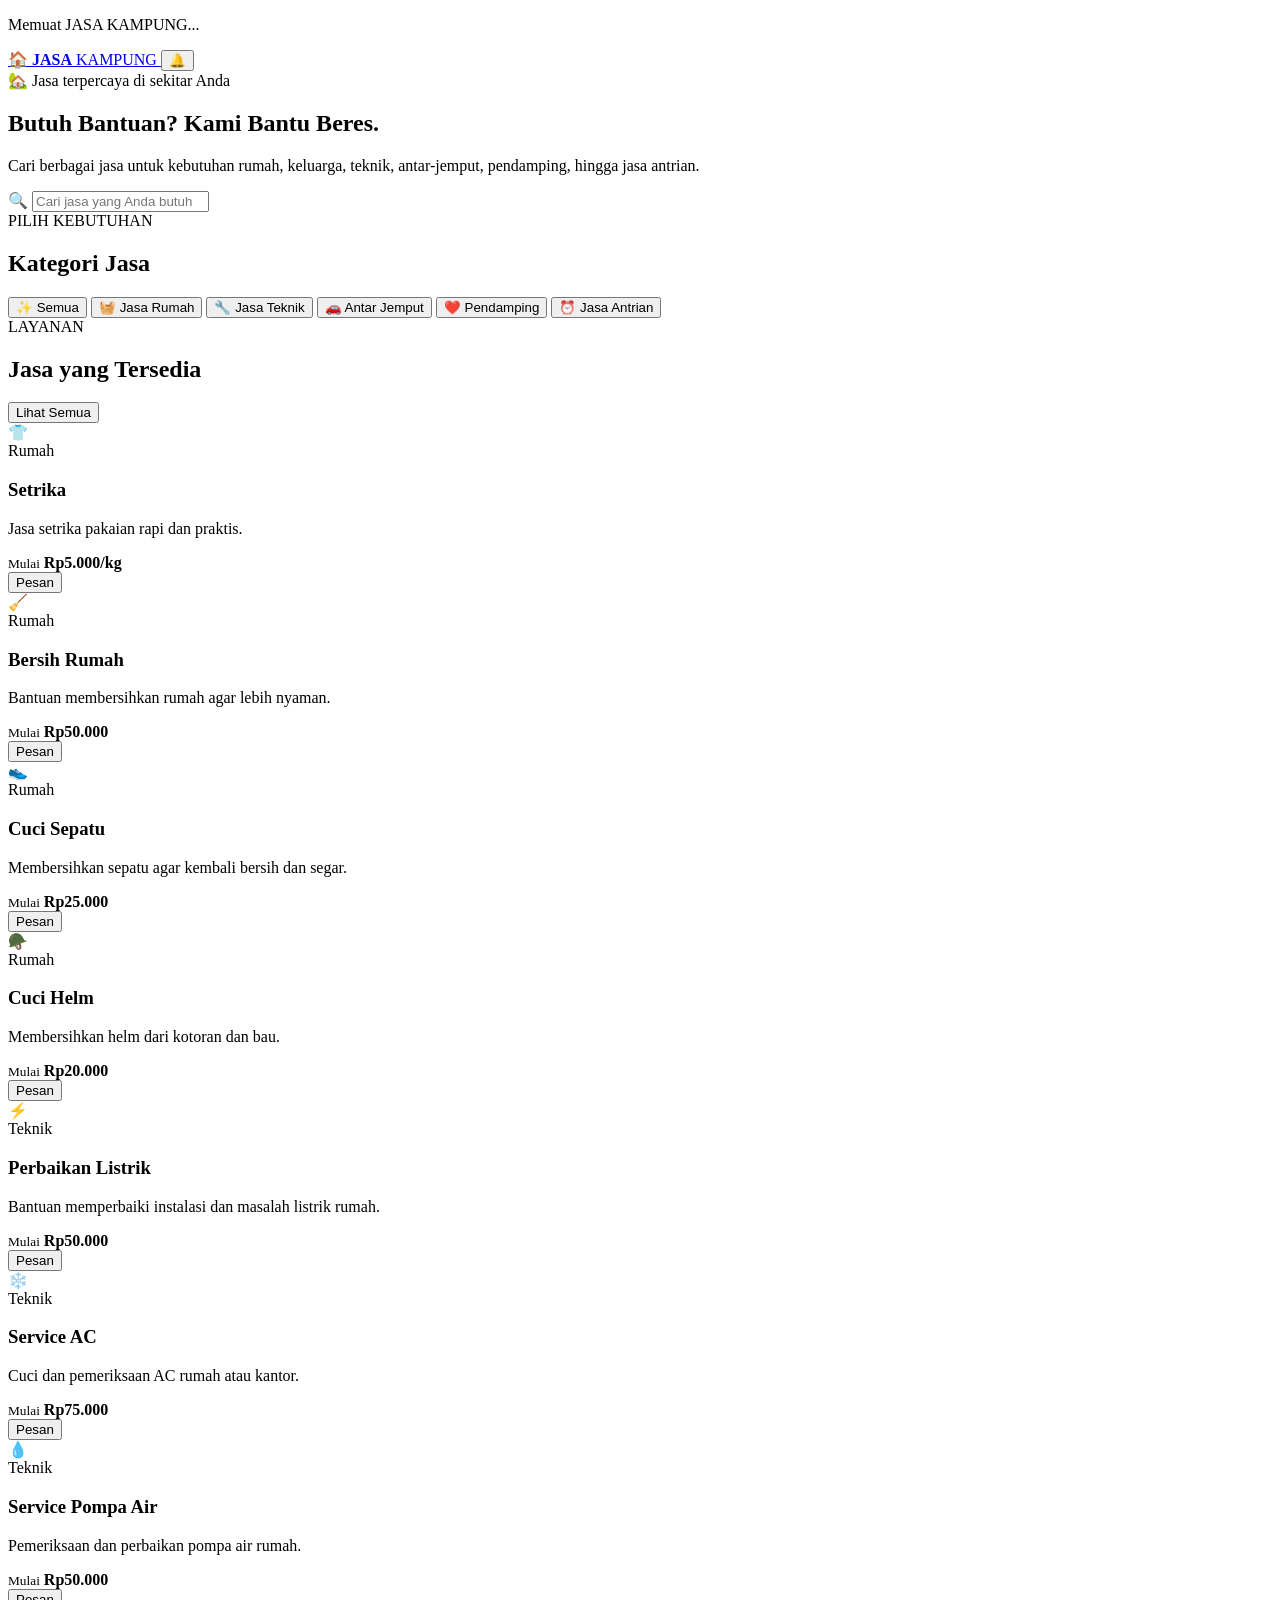
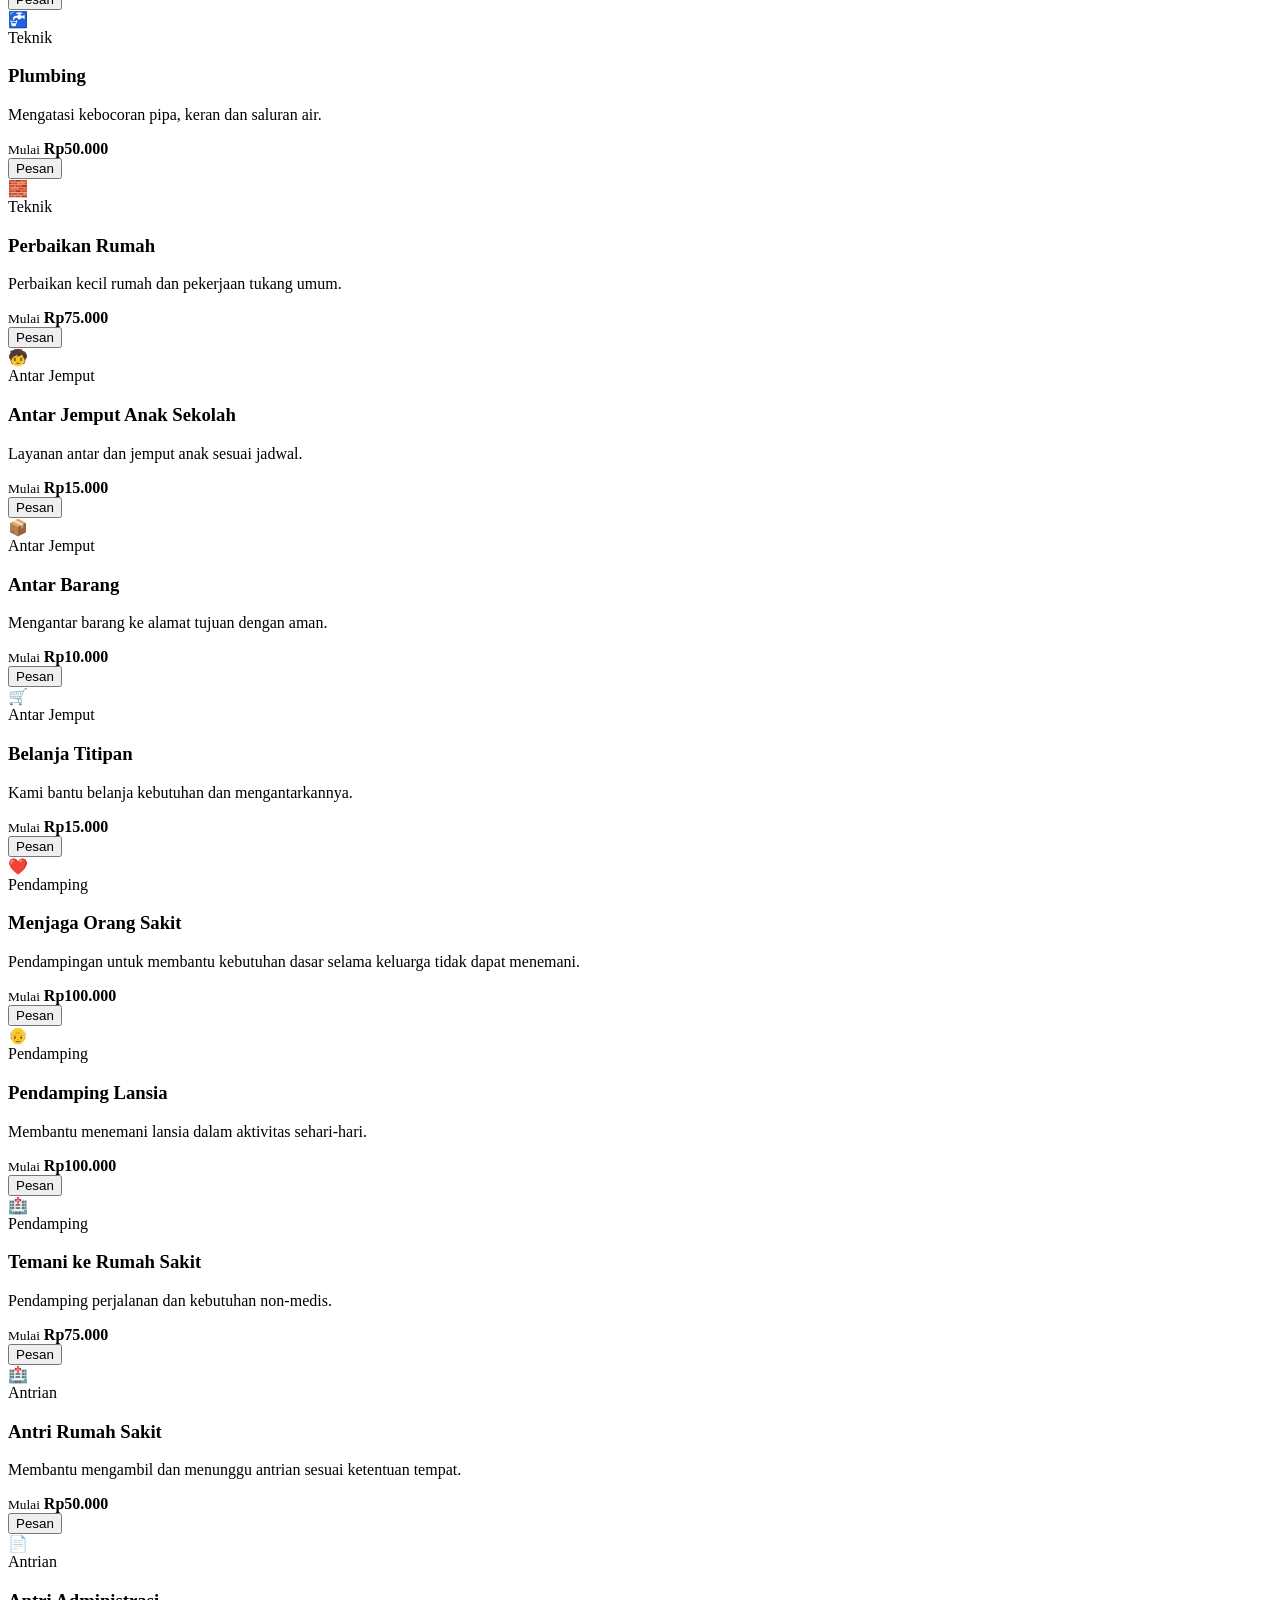
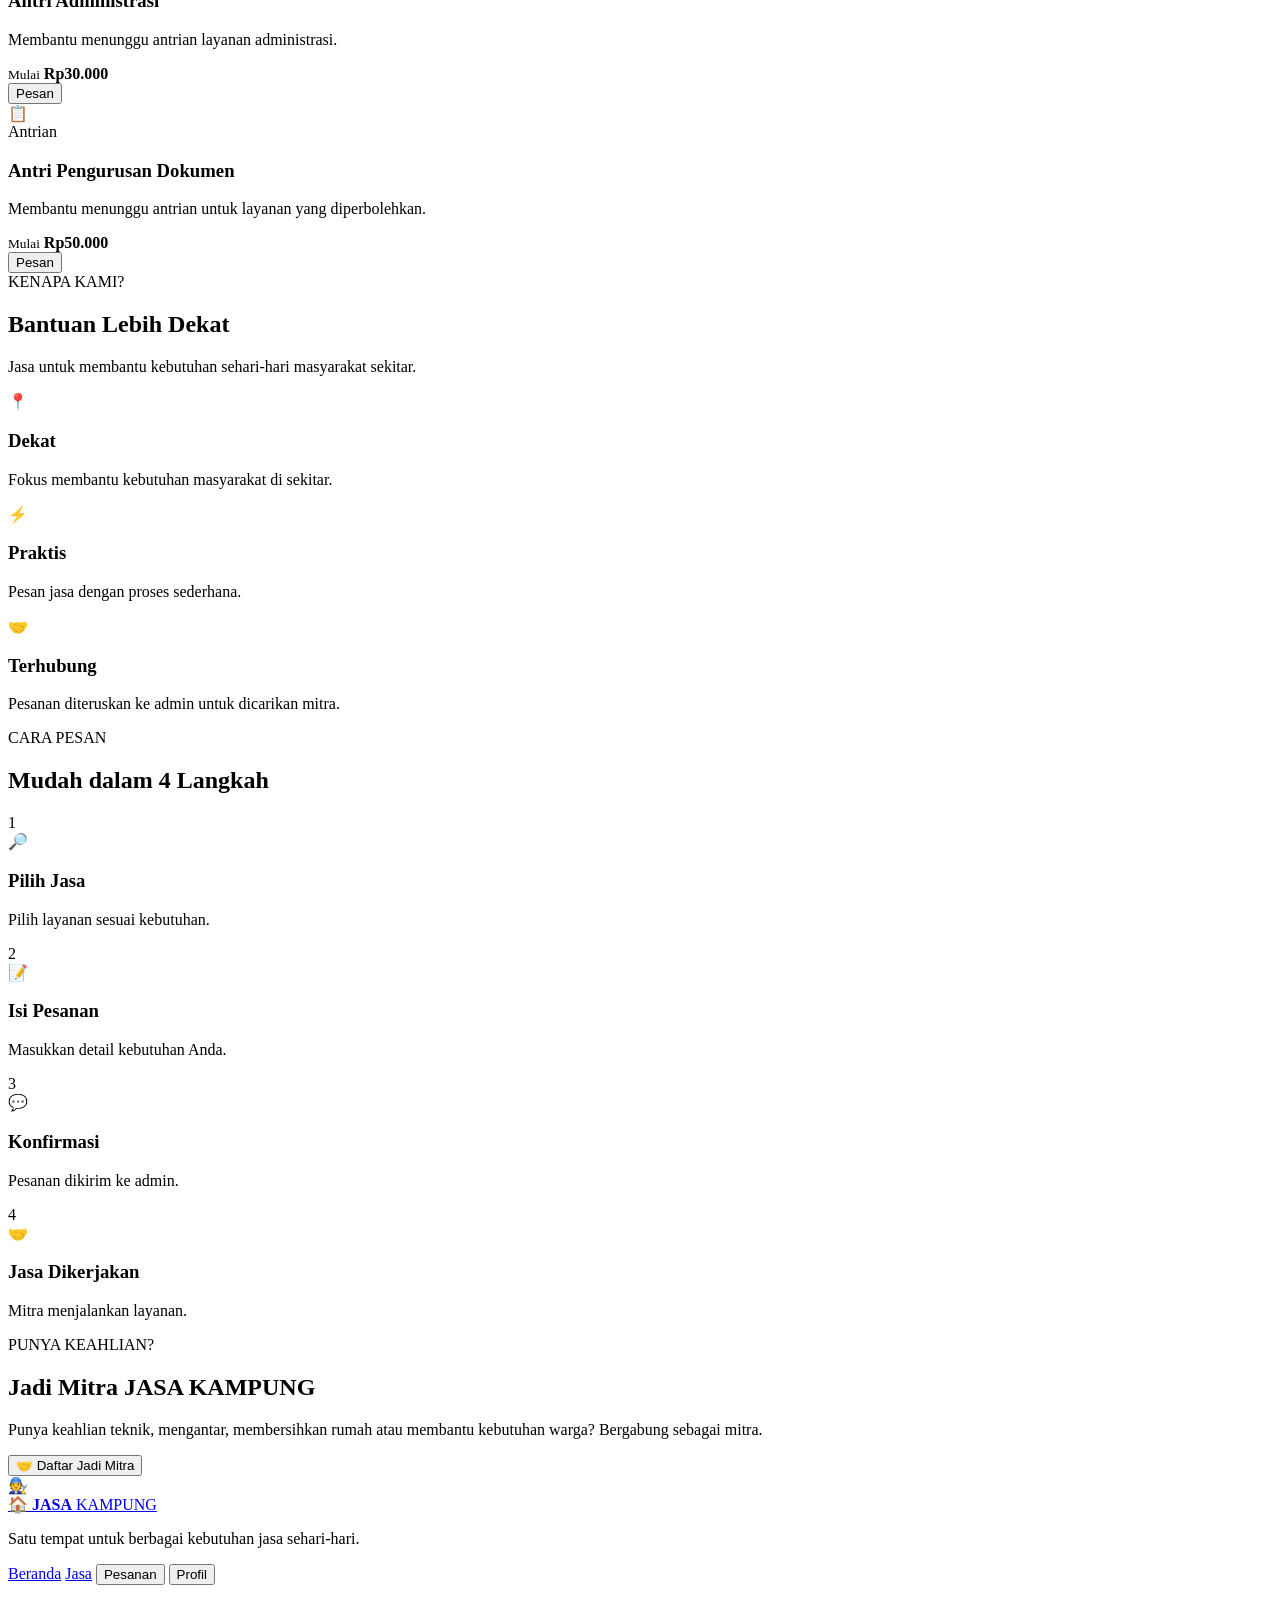
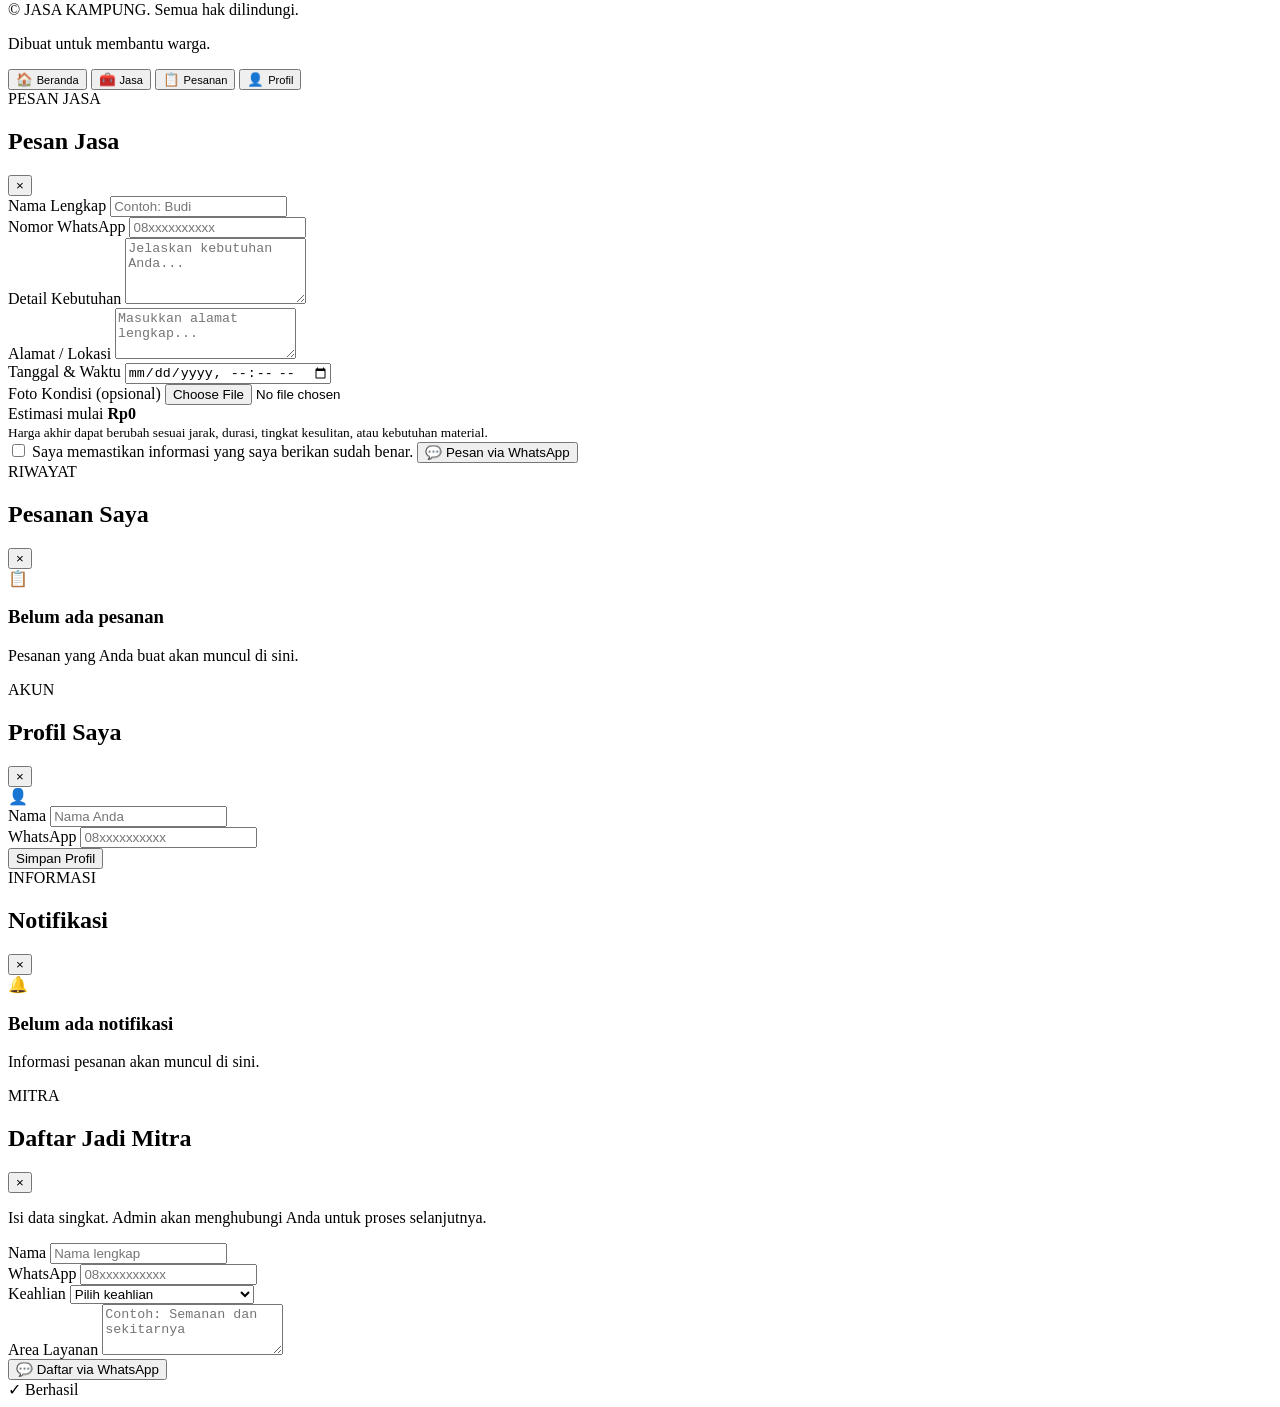
==== index.html @ 30d583cf "Create index.html" ====
<!DOCTYPE html>
<html lang="id">
<head>
    <meta charset="UTF-8">

    <meta
        name="viewport"
        content="width=device-width, initial-scale=1.0, maximum-scale=1.0"
    >

    <meta
        name="description"
        content="JASA KAMPUNG - Temukan jasa terpercaya di sekitar Anda."
    >

    <meta name="theme-color" content="#FF6B00">

    <title>JASA KAMPUNG — Semua Jasa, Lebih Mudah</title>

    <link rel="stylesheet" href="style.css">
</head>

<body>

<!-- =====================================================
     LOADING
===================================================== -->
<div id="pageLoader" class="page-loader">
    <div class="loader-spinner"></div>
    <p>Memuat JASA KAMPUNG...</p>
</div>


<!-- =====================================================
     HEADER
===================================================== -->
<header class="header" id="header">

    <div class="container header-inner">

        <a href="#home" class="logo">
            <span class="logo-icon">🏠</span>

            <span class="logo-text">
                <strong>JASA</strong>
                <span>KAMPUNG</span>
            </span>
        </a>

        <button
            type="button"
            class="notification-btn"
            id="notificationBtn"
            aria-label="Notifikasi"
        >
            🔔
            <span
                class="notification-badge"
                id="notificationBadge"
                hidden
            >0</span>
        </button>

    </div>

</header>


<!-- =====================================================
     MAIN
===================================================== -->
<main id="home">


<!-- =====================================================
     HERO
===================================================== -->
<section class="hero">

    <div class="container hero-content">

        <span class="hero-badge">
            🏡 Jasa terpercaya di sekitar Anda
        </span>

        <h1>
            Butuh Bantuan?
            <span>Kami Bantu Beres.</span>
        </h1>

        <p>
            Cari berbagai jasa untuk kebutuhan rumah,
            keluarga, teknik, antar-jemput, pendamping,
            hingga jasa antrian.
        </p>


        <!-- SEARCH -->
        <div class="search-box">

            <span class="search-icon">🔍</span>

            <input
                type="search"
                id="serviceSearch"
                placeholder="Cari jasa yang Anda butuhkan..."
                autocomplete="off"
            >

            <button
                type="button"
                id="clearSearch"
                class="clear-search"
                aria-label="Hapus pencarian"
                hidden
            >
                ×
            </button>

        </div>

    </div>

</section>


<!-- =====================================================
     CATEGORY
===================================================== -->
<section class="categories-section">

    <div class="container">

        <div class="section-heading">

            <div>
                <span class="section-label">PILIH KEBUTUHAN</span>

                <h2>Kategori Jasa</h2>
            </div>

        </div>


        <div class="category-list" id="categoryList">

            <button
                type="button"
                class="category-item active"
                data-category="Semua"
            >
                <span class="category-icon">✨</span>
                <span>Semua</span>
            </button>


            <button
                type="button"
                class="category-item"
                data-category="Rumah"
            >
                <span class="category-icon">🧺</span>
                <span>Jasa Rumah</span>
            </button>


            <button
                type="button"
                class="category-item"
                data-category="Teknik"
            >
                <span class="category-icon">🔧</span>
                <span>Jasa Teknik</span>
            </button>


            <button
                type="button"
                class="category-item"
                data-category="Antar Jemput"
            >
                <span class="category-icon">🚗</span>
                <span>Antar Jemput</span>
            </button>


            <button
                type="button"
                class="category-item"
                data-category="Pendamping"
            >
                <span class="category-icon">❤️</span>
                <span>Pendamping</span>
            </button>


            <button
                type="button"
                class="category-item"
                data-category="Antrian"
            >
                <span class="category-icon">⏰</span>
                <span>Jasa Antrian</span>
            </button>

        </div>

    </div>

</section>


<!-- =====================================================
     SERVICES
===================================================== -->
<section class="services-section" id="services">

    <div class="container">

        <div class="section-heading">

            <div>
                <span class="section-label">LAYANAN</span>
                <h2>Jasa yang Tersedia</h2>
            </div>

            <button
                type="button"
                class="text-button"
                id="showAllServices"
            >
                Lihat Semua
            </button>

        </div>


        <!-- SERVICE LIST -->
        <div
            class="service-grid"
            id="serviceList"
        >


            <!-- =========================
                 JASA RUMAH
            ========================== -->

            <article
                class="service-card"
                data-category="Rumah"
                data-name="Setrika"
                data-price="5000"
            >

                <div class="service-card-top">
                    <div class="service-icon">👕</div>

                    <span class="service-category">
                        Rumah
                    </span>
                </div>

                <h3>Setrika</h3>

                <p>
                    Jasa setrika pakaian rapi
                    dan praktis.
                </p>

                <div class="service-card-bottom">

                    <div class="service-price">
                        <small>Mulai</small>
                        <strong>Rp5.000/kg</strong>
                    </div>

                    <button
                        type="button"
                        class="book-button"
                        data-book-service
                        data-service-name="Setrika"
                        data-service-price="5000"
                    >
                        Pesan
                    </button>

                </div>

            </article>


            <article
                class="service-card"
                data-category="Rumah"
                data-name="Bersih Rumah"
                data-price="50000"
            >

                <div class="service-card-top">
                    <div class="service-icon">🧹</div>

                    <span class="service-category">
                        Rumah
                    </span>
                </div>

                <h3>Bersih Rumah</h3>

                <p>
                    Bantuan membersihkan rumah
                    agar lebih nyaman.
                </p>

                <div class="service-card-bottom">

                    <div class="service-price">
                        <small>Mulai</small>
                        <strong>Rp50.000</strong>
                    </div>

                    <button
                        type="button"
                        class="book-button"
                        data-book-service
                        data-service-name="Bersih Rumah"
                        data-service-price="50000"
                    >
                        Pesan
                    </button>

                </div>

            </article>


            <article
                class="service-card"
                data-category="Rumah"
                data-name="Cuci Sepatu"
                data-price="25000"
            >

                <div class="service-card-top">
                    <div class="service-icon">👟</div>

                    <span class="service-category">
                        Rumah
                    </span>
                </div>

                <h3>Cuci Sepatu</h3>

                <p>
                    Membersihkan sepatu agar
                    kembali bersih dan segar.
                </p>

                <div class="service-card-bottom">

                    <div class="service-price">
                        <small>Mulai</small>
                        <strong>Rp25.000</strong>
                    </div>

                    <button
                        type="button"
                        class="book-button"
                        data-book-service
                        data-service-name="Cuci Sepatu"
                        data-service-price="25000"
                    >
                        Pesan
                    </button>

                </div>

            </article>


            <article
                class="service-card"
                data-category="Rumah"
                data-name="Cuci Helm"
                data-price="20000"
            >

                <div class="service-card-top">
                    <div class="service-icon">🪖</div>

                    <span class="service-category">
                        Rumah
                    </span>
                </div>

                <h3>Cuci Helm</h3>

                <p>
                    Membersihkan helm dari kotoran
                    dan bau.
                </p>

                <div class="service-card-bottom">

                    <div class="service-price">
                        <small>Mulai</small>
                        <strong>Rp20.000</strong>
                    </div>

                    <button
                        type="button"
                        class="book-button"
                        data-book-service
                        data-service-name="Cuci Helm"
                        data-service-price="20000"
                    >
                        Pesan
                    </button>

                </div>

            </article>


            <!-- =========================
                 JASA TEKNIK
            ========================== -->

            <article
                class="service-card"
                data-category="Teknik"
                data-name="Perbaikan Listrik"
                data-price="50000"
            >

                <div class="service-card-top">
                    <div class="service-icon">⚡</div>

                    <span class="service-category">
                        Teknik
                    </span>
                </div>

                <h3>Perbaikan Listrik</h3>

                <p>
                    Bantuan memperbaiki instalasi
                    dan masalah listrik rumah.
                </p>

                <div class="service-card-bottom">

                    <div class="service-price">
                        <small>Mulai</small>
                        <strong>Rp50.000</strong>
                    </div>

                    <button
                        type="button"
                        class="book-button"
                        data-book-service
                        data-service-name="Perbaikan Listrik"
                        data-service-price="50000"
                    >
                        Pesan
                    </button>

                </div>

            </article>


            <article
                class="service-card"
                data-category="Teknik"
                data-name="Service AC"
                data-price="75000"
            >

                <div class="service-card-top">
                    <div class="service-icon">❄️</div>

                    <span class="service-category">
                        Teknik
                    </span>
                </div>

                <h3>Service AC</h3>

                <p>
                    Cuci dan pemeriksaan AC
                    rumah atau kantor.
                </p>

                <div class="service-card-bottom">

                    <div class="service-price">
                        <small>Mulai</small>
                        <strong>Rp75.000</strong>
                    </div>

                    <button
                        type="button"
                        class="book-button"
                        data-book-service
                        data-service-name="Service AC"
                        data-service-price="75000"
                    >
                        Pesan
                    </button>

                </div>

            </article>


            <article
                class="service-card"
                data-category="Teknik"
                data-name="Service Pompa Air"
                data-price="50000"
            >

                <div class="service-card-top">
                    <div class="service-icon">💧</div>

                    <span class="service-category">
                        Teknik
                    </span>
                </div>

                <h3>Service Pompa Air</h3>

                <p>
                    Pemeriksaan dan perbaikan
                    pompa air rumah.
                </p>

                <div class="service-card-bottom">

                    <div class="service-price">
                        <small>Mulai</small>
                        <strong>Rp50.000</strong>
                    </div>

                    <button
                        type="button"
                        class="book-button"
                        data-book-service
                        data-service-name="Service Pompa Air"
                        data-service-price="50000"
                    >
                        Pesan
                    </button>

                </div>

            </article>


            <article
                class="service-card"
                data-category="Teknik"
                data-name="Plumbing"
                data-price="50000"
            >

                <div class="service-card-top">
                    <div class="service-icon">🚰</div>

                    <span class="service-category">
                        Teknik
                    </span>
                </div>

                <h3>Plumbing</h3>

                <p>
                    Mengatasi kebocoran pipa,
                    keran dan saluran air.
                </p>

                <div class="service-card-bottom">

                    <div class="service-price">
                        <small>Mulai</small>
                        <strong>Rp50.000</strong>
                    </div>

                    <button
                        type="button"
                        class="book-button"
                        data-book-service
                        data-service-name="Plumbing"
                        data-service-price="50000"
                    >
                        Pesan
                    </button>

                </div>

            </article>


            <article
                class="service-card"
                data-category="Teknik"
                data-name="Perbaikan Rumah"
                data-price="75000"
            >

                <div class="service-card-top">
                    <div class="service-icon">🧱</div>

                    <span class="service-category">
                        Teknik
                    </span>
                </div>

                <h3>Perbaikan Rumah</h3>

                <p>
                    Perbaikan kecil rumah dan
                    pekerjaan tukang umum.
                </p>

                <div class="service-card-bottom">

                    <div class="service-price">
                        <small>Mulai</small>
                        <strong>Rp75.000</strong>
                    </div>

                    <button
                        type="button"
                        class="book-button"
                        data-book-service
                        data-service-name="Perbaikan Rumah"
                        data-service-price="75000"
                    >
                        Pesan
                    </button>

                </div>

            </article>


            <!-- =========================
                 ANTAR JEMPUT
            ========================== -->

            <article
                class="service-card"
                data-category="Antar Jemput"
                data-name="Antar Jemput Anak Sekolah"
                data-price="15000"
            >

                <div class="service-card-top">
                    <div class="service-icon">🧒</div>

                    <span class="service-category">
                        Antar Jemput
                    </span>
                </div>

                <h3>Antar Jemput Anak Sekolah</h3>

                <p>
                    Layanan antar dan jemput
                    anak sesuai jadwal.
                </p>

                <div class="service-card-bottom">

                    <div class="service-price">
                        <small>Mulai</small>
                        <strong>Rp15.000</strong>
                    </div>

                    <button
                        type="button"
                        class="book-button"
                        data-book-service
                        data-service-name="Antar Jemput Anak Sekolah"
                        data-service-price="15000"
                    >
                        Pesan
                    </button>

                </div>

            </article>


            <article
                class="service-card"
                data-category="Antar Jemput"
                data-name="Antar Barang"
                data-price="10000"
            >

                <div class="service-card-top">
                    <div class="service-icon">📦</div>

                    <span class="service-category">
                        Antar Jemput
                    </span>
                </div>

                <h3>Antar Barang</h3>

                <p>
                    Mengantar barang ke alamat
                    tujuan dengan aman.
                </p>

                <div class="service-card-bottom">

                    <div class="service-price">
                        <small>Mulai</small>
                        <strong>Rp10.000</strong>
                    </div>

                    <button
                        type="button"
                        class="book-button"
                        data-book-service
                        data-service-name="Antar Barang"
                        data-service-price="10000"
                    >
                        Pesan
                    </button>

                </div>

            </article>


            <article
                class="service-card"
                data-category="Antar Jemput"
                data-name="Belanja Titipan"
                data-price="15000"
            >

                <div class="service-card-top">
                    <div class="service-icon">🛒</div>

                    <span class="service-category">
                        Antar Jemput
                    </span>
                </div>

                <h3>Belanja Titipan</h3>

                <p>
                    Kami bantu belanja kebutuhan
                    dan mengantarkannya.
                </p>

                <div class="service-card-bottom">

                    <div class="service-price">
                        <small>Mulai</small>
                        <strong>Rp15.000</strong>
                    </div>

                    <button
                        type="button"
                        class="book-button"
                        data-book-service
                        data-service-name="Belanja Titipan"
                        data-service-price="15000"
                    >
                        Pesan
                    </button>

                </div>

            </article>


            <!-- =========================
                 PENDAMPING
            ========================== -->

            <article
                class="service-card"
                data-category="Pendamping"
                data-name="Menjaga Orang Sakit"
                data-price="100000"
            >

                <div class="service-card-top">
                    <div class="service-icon">❤️</div>

                    <span class="service-category">
                        Pendamping
                    </span>
                </div>

                <h3>Menjaga Orang Sakit</h3>

                <p>
                    Pendampingan untuk membantu
                    kebutuhan dasar selama keluarga
                    tidak dapat menemani.
                </p>

                <div class="service-card-bottom">

                    <div class="service-price">
                        <small>Mulai</small>
                        <strong>Rp100.000</strong>
                    </div>

                    <button
                        type="button"
                        class="book-button"
                        data-book-service
                        data-service-name="Menjaga Orang Sakit"
                        data-service-price="100000"
                    >
                        Pesan
                    </button>

                </div>

            </article>


            <article
                class="service-card"
                data-category="Pendamping"
                data-name="Pendamping Lansia"
                data-price="100000"
            >

                <div class="service-card-top">
                    <div class="service-icon">👴</div>

                    <span class="service-category">
                        Pendamping
                    </span>
                </div>

                <h3>Pendamping Lansia</h3>

                <p>
                    Membantu menemani lansia
                    dalam aktivitas sehari-hari.
                </p>

                <div class="service-card-bottom">

                    <div class="service-price">
                        <small>Mulai</small>
                        <strong>Rp100.000</strong>
                    </div>

                    <button
                        type="button"
                        class="book-button"
                        data-book-service
                        data-service-name="Pendamping Lansia"
                        data-service-price="100000"
                    >
                        Pesan
                    </button>

                </div>

            </article>


            <article
                class="service-card"
                data-category="Pendamping"
                data-name="Temani ke Rumah Sakit"
                data-price="75000"
            >

                <div class="service-card-top">
                    <div class="service-icon">🏥</div>

                    <span class="service-category">
                        Pendamping
                    </span>
                </div>

                <h3>Temani ke Rumah Sakit</h3>

                <p>
                    Pendamping perjalanan dan
                    kebutuhan non-medis.
                </p>

                <div class="service-card-bottom">

                    <div class="service-price">
                        <small>Mulai</small>
                        <strong>Rp75.000</strong>
                    </div>

                    <button
                        type="button"
                        class="book-button"
                        data-book-service
                        data-service-name="Temani ke Rumah Sakit"
                        data-service-price="75000"
                    >
                        Pesan
                    </button>

                </div>

            </article>


            <!-- =========================
                 JASA ANTRIAN
            ========================== -->

            <article
                class="service-card"
                data-category="Antrian"
                data-name="Antri Rumah Sakit"
                data-price="50000"
            >

                <div class="service-card-top">
                    <div class="service-icon">🏥</div>

                    <span class="service-category">
                        Antrian
                    </span>
                </div>

                <h3>Antri Rumah Sakit</h3>

                <p>
                    Membantu mengambil dan menunggu
                    antrian sesuai ketentuan tempat.
                </p>

                <div class="service-card-bottom">

                    <div class="service-price">
                        <small>Mulai</small>
                        <strong>Rp50.000</strong>
                    </div>

                    <button
                        type="button"
                        class="book-button"
                        data-book-service
                        data-service-name="Antri Rumah Sakit"
                        data-service-price="50000"
                    >
                        Pesan
                    </button>

                </div>

            </article>


            <article
                class="service-card"
                data-category="Antrian"
                data-name="Antri Administrasi"
                data-price="30000"
            >

                <div class="service-card-top">
                    <div class="service-icon">📄</div>

                    <span class="service-category">
                        Antrian
                    </span>
                </div>

                <h3>Antri Administrasi</h3>

                <p>
                    Membantu menunggu antrian
                    layanan administrasi.
                </p>

                <div class="service-card-bottom">

                    <div class="service-price">
                        <small>Mulai</small>
                        <strong>Rp30.000</strong>
                    </div>

                    <button
                        type="button"
                        class="book-button"
                        data-book-service
                        data-service-name="Antri Administrasi"
                        data-service-price="30000"
                    >
                        Pesan
                    </button>

                </div>

            </article>


            <article
                class="service-card"
                data-category="Antrian"
                data-name="Antri Pengurusan Dokumen"
                data-price="50000"
            >

                <div class="service-card-top">
                    <div class="service-icon">📋</div>

                    <span class="service-category">
                        Antrian
                    </span>
                </div>

                <h3>Antri Pengurusan Dokumen</h3>

                <p>
                    Membantu menunggu antrian
                    untuk layanan yang diperbolehkan.
                </p>

                <div class="service-card-bottom">

                    <div class="service-price">
                        <small>Mulai</small>
                        <strong>Rp50.000</strong>
                    </div>

                    <button
                        type="button"
                        class="book-button"
                        data-book-service
                        data-service-name="Antri Pengurusan Dokumen"
                        data-service-price="50000"
                    >
                        Pesan
                    </button>

                </div>

            </article>


        </div>


        <!-- EMPTY STATE -->
        <div
            class="empty-state"
            id="serviceEmptyState"
            hidden
        >
            <div class="empty-icon">🔍</div>

            <h3>Jasa tidak ditemukan</h3>

            <p>
                Coba gunakan kata pencarian lain
                atau pilih kategori berbeda.
            </p>
        </div>

    </div>

</section>


<!-- =====================================================
     WHY US
===================================================== -->
<section class="trust-section">

    <div class="container">

        <div class="section-heading centered">

            <span class="section-label">KENAPA KAMI?</span>

            <h2>Bantuan Lebih Dekat</h2>

            <p>
                Jasa untuk membantu kebutuhan
                sehari-hari masyarakat sekitar.
            </p>

        </div>


        <div class="trust-grid">

            <div class="trust-card">
                <div class="trust-icon">📍</div>
                <h3>Dekat</h3>
                <p>
                    Fokus membantu kebutuhan
                    masyarakat di sekitar.
                </p>
            </div>


            <div class="trust-card">
                <div class="trust-icon">⚡</div>
                <h3>Praktis</h3>
                <p>
                    Pesan jasa dengan proses
                    sederhana.
                </p>
            </div>


            <div class="trust-card">
                <div class="trust-icon">🤝</div>
                <h3>Terhubung</h3>
                <p>
                    Pesanan diteruskan ke admin
                    untuk dicarikan mitra.
                </p>
            </div>

        </div>

    </div>

</section>


<!-- =====================================================
     HOW IT WORKS
===================================================== -->
<section class="how-section">

    <div class="container">

        <div class="section-heading centered">

            <span class="section-label">CARA PESAN</span>

            <h2>Mudah dalam 4 Langkah</h2>

        </div>


        <div class="steps-grid">

            <div class="step-card">
                <span class="step-number">1</span>
                <div class="step-icon">🔎</div>
                <h3>Pilih Jasa</h3>
                <p>
                    Pilih layanan sesuai kebutuhan.
                </p>
            </div>


            <div class="step-card">
                <span class="step-number">2</span>
                <div class="step-icon">📝</div>
                <h3>Isi Pesanan</h3>
                <p>
                    Masukkan detail kebutuhan Anda.
                </p>
            </div>


            <div class="step-card">
                <span class="step-number">3</span>
                <div class="step-icon">💬</div>
                <h3>Konfirmasi</h3>
                <p>
                    Pesanan dikirim ke admin.
                </p>
            </div>


            <div class="step-card">
                <span class="step-number">4</span>
                <div class="step-icon">🤝</div>
                <h3>Jasa Dikerjakan</h3>
                <p>
                    Mitra menjalankan layanan.
                </p>
            </div>

        </div>

    </div>

</section>


<!-- =====================================================
     JOIN PARTNER
===================================================== -->
<section class="partner-section">

    <div class="container">

        <div class="partner-card">

            <div class="partner-content">

                <span class="section-label">
                    PUNYA KEAHLIAN?
                </span>

                <h2>
                    Jadi Mitra JASA KAMPUNG
                </h2>

                <p>
                    Punya keahlian teknik, mengantar,
                    membersihkan rumah atau membantu
                    kebutuhan warga?
                    Bergabung sebagai mitra.
                </p>

                <button
                    type="button"
                    class="primary-button"
                    id="joinTechnicianBtn"
                >
                    🤝 Daftar Jadi Mitra
                </button>

            </div>

            <div class="partner-illustration">
                🧑‍🔧
            </div>

        </div>

    </div>

</section>


</main>


<!-- =====================================================
     FOOTER
===================================================== -->
<footer class="footer">

    <div class="container">

        <div class="footer-main">

            <div class="footer-brand">

                <a href="#home" class="logo">
                    <span class="logo-icon">🏠</span>

                    <span class="logo-text">
                        <strong>JASA</strong>
                        <span>KAMPUNG</span>
                    </span>
                </a>

                <p>
                    Satu tempat untuk berbagai
                    kebutuhan jasa sehari-hari.
                </p>

            </div>


            <div class="footer-links">

                <a href="#home">Beranda</a>
                <a href="#services">Jasa</a>

                <button
                    type="button"
                    id="footerOrderBtn"
                >
                    Pesanan
                </button>

                <button
                    type="button"
                    id="footerProfileBtn"
                >
                    Profil
                </button>

            </div>

        </div>


        <div class="footer-bottom">

            <p>
                © <span id="currentYear"></span>
                JASA KAMPUNG.
                Semua hak dilindungi.
            </p>

            <p>
                Dibuat untuk membantu warga.
            </p>

        </div>

    </div>

</footer>


<!-- =====================================================
     BOTTOM NAVIGATION
===================================================== -->
<nav class="bottom-nav" id="bottomNav">

    <button
        type="button"
        class="bottom-nav-item active"
        data-nav="home"
    >
        <span>🏠</span>
        <small>Beranda</small>
    </button>


    <button
        type="button"
        class="bottom-nav-item"
        data-nav="services"
    >
        <span>🧰</span>
        <small>Jasa</small>
    </button>


    <button
        type="button"
        class="bottom-nav-item"
        data-nav="orders"
    >
        <span>📋</span>
        <small>Pesanan</small>
    </button>


    <button
        type="button"
        class="bottom-nav-item"
        data-nav="profile"
    >
        <span>👤</span>
        <small>Profil</small>
    </button>

</nav>


<!-- =====================================================
     BOOKING MODAL
===================================================== -->
<div
    class="modal"
    id="bookingModal"
    aria-hidden="true"
>

    <div class="modal-overlay" data-close-modal></div>

    <div class="modal-content">

        <div class="modal-header">

            <div>
                <span class="modal-label">
                    PESAN JASA
                </span>

                <h2 id="selectedServiceName">
                    Pesan Jasa
                </h2>
            </div>

            <button
                type="button"
                class="modal-close"
                data-close-modal
                aria-label="Tutup"
            >
                ×
            </button>

        </div>


        <form id="bookingForm">

            <input
                type="hidden"
                id="selectedService"
            >

            <input
                type="hidden"
                id="selectedServicePrice"
            >


            <!-- CUSTOMER -->
            <div class="form-group">

                <label for="customerName">
                    Nama Lengkap
                </label>

                <input
                    type="text"
                    id="customerName"
                    placeholder="Contoh: Budi"
                    required
                >

            </div>


            <div class="form-group">

                <label for="customerPhone">
                    Nomor WhatsApp
                </label>

                <input
                    type="tel"
                    id="customerPhone"
                    placeholder="08xxxxxxxxxx"
                    inputmode="tel"
                    required
                >

            </div>


            <!-- SPECIAL SERVICE INFO -->
            <div
                class="special-service-box"
                id="specialServiceInfo"
                hidden
            >
                <strong id="specialServiceTitle">
                    Informasi tambahan
                </strong>

                <p id="specialServiceDescription">
                    Isi detail kebutuhan Anda.
                </p>
            </div>


            <!-- PROBLEM -->
            <div class="form-group">

                <label for="problemDescription">
                    Detail Kebutuhan
                </label>

                <textarea
                    id="problemDescription"
                    rows="4"
                    placeholder="Jelaskan kebutuhan Anda..."
                    required
                ></textarea>

            </div>


            <!-- ADDRESS -->
            <div class="form-group">

                <label for="customerAddress">
                    Alamat / Lokasi
                </label>

                <textarea
                    id="customerAddress"
                    rows="3"
                    placeholder="Masukkan alamat lengkap..."
                    required
                ></textarea>

            </div>


            <!-- DATE -->
            <div class="form-group">

                <label for="scheduleDate">
                    Tanggal & Waktu
                </label>

                <input
                    type="datetime-local"
                    id="scheduleDate"
                    required
                >

            </div>


            <!-- PHOTO -->
            <div
                class="form-group"
                id="photoUploadGroup"
            >

                <label for="problemPhoto">
                    Foto Kondisi
                    <span>(opsional)</span>
                </label>

                <input
                    type="file"
                    id="problemPhoto"
                    accept="image/*"
                >

                <div
                    class="photo-preview"
                    id="photoPreview"
                    hidden
                >
                    <img
                        id="photoPreviewImage"
                        src=""
                        alt="Preview foto"
                    >
                </div>

            </div>


            <!-- PRICE -->
            <div class="price-preview">

                <div>
                    <span>Estimasi mulai</span>
                    <strong id="estimatedPrice">
                        Rp0
                    </strong>
                </div>

                <small>
                    Harga akhir dapat berubah sesuai
                    jarak, durasi, tingkat kesulitan,
                    atau kebutuhan material.
                </small>

            </div>


            <!-- AGREEMENT -->
            <label class="checkbox-label">

                <input
                    type="checkbox"
                    id="customerAgreement"
                    required
                >

                <span>
                    Saya memastikan informasi yang
                    saya berikan sudah benar.
                </span>

            </label>


            <button
                type="submit"
                class="primary-button full-width"
                id="submitBooking"
            >
                💬 Pesan via WhatsApp
            </button>

        </form>

    </div>

</div>


<!-- =====================================================
     ORDERS MODAL
===================================================== -->
<div
    class="modal"
    id="ordersModal"
    aria-hidden="true"
>

    <div class="modal-overlay" data-close-modal></div>

    <div class="modal-content">

        <div class="modal-header">

            <div>
                <span class="modal-label">
                    RIWAYAT
                </span>

                <h2>Pesanan Saya</h2>
            </div>

            <button
                type="button"
                class="modal-close"
                data-close-modal
                aria-label="Tutup"
            >
                ×
            </button>

        </div>


        <div
            class="orders-list"
            id="ordersList"
        ></div>


        <div
            class="empty-orders"
            id="emptyOrders"
        >

            <div>📋</div>

            <h3>Belum ada pesanan</h3>

            <p>
                Pesanan yang Anda buat akan
                muncul di sini.
            </p>

        </div>

    </div>

</div>


<!-- =====================================================
     PROFILE MODAL
===================================================== -->
<div
    class="modal"
    id="profileModal"
    aria-hidden="true"
>

    <div class="modal-overlay" data-close-modal></div>

    <div class="modal-content">

        <div class="modal-header">

            <div>
                <span class="modal-label">
                    AKUN
                </span>

                <h2>Profil Saya</h2>
            </div>

            <button
                type="button"
                class="modal-close"
                data-close-modal
                aria-label="Tutup"
            >
                ×
            </button>

        </div>


        <form id="profileForm">

            <div class="profile-avatar">
                👤
            </div>


            <div class="form-group">

                <label for="profileName">
                    Nama
                </label>

                <input
                    type="text"
                    id="profileName"
                    placeholder="Nama Anda"
                >

            </div>


            <div class="form-group">

                <label for="profilePhone">
                    WhatsApp
                </label>

                <input
                    type="tel"
                    id="profilePhone"
                    placeholder="08xxxxxxxxxx"
                >

            </div>


            <button
                type="submit"
                class="primary-button full-width"
            >
                Simpan Profil
            </button>

        </form>

    </div>

</div>


<!-- =====================================================
     NOTIFICATION MODAL
===================================================== -->
<div
    class="modal"
    id="notificationModal"
    aria-hidden="true"
>

    <div class="modal-overlay" data-close-modal></div>

    <div class="modal-content">

        <div class="modal-header">

            <div>
                <span class="modal-label">
                    INFORMASI
                </span>

                <h2>Notifikasi</h2>
            </div>

            <button
                type="button"
                class="modal-close"
                data-close-modal
                aria-label="Tutup"
            >
                ×
            </button>

        </div>


        <div
            class="notification-list"
            id="notificationList"
        >

            <div class="notification-empty">

                <div>🔔</div>

                <h3>Belum ada notifikasi</h3>

                <p>
                    Informasi pesanan akan muncul
                    di sini.
                </p>

            </div>

        </div>

    </div>

</div>


<!-- =====================================================
     PARTNER / MITRA MODAL
===================================================== -->
<div
    class="modal"
    id="technicianModal"
    aria-hidden="true"
>

    <div class="modal-overlay" data-close-modal></div>

    <div class="modal-content">

        <div class="modal-header">

            <div>
                <span class="modal-label">
                    MITRA
                </span>

                <h2>Daftar Jadi Mitra</h2>
            </div>

            <button
                type="button"
                class="modal-close"
                data-close-modal
                aria-label="Tutup"
            >
                ×
            </button>

        </div>


        <p class="modal-description">
            Isi data singkat. Admin akan menghubungi
            Anda untuk proses selanjutnya.
        </p>


        <form id="technicianForm">

            <div class="form-group">

                <label for="technicianName">
                    Nama
                </label>

                <input
                    type="text"
                    id="technicianName"
                    placeholder="Nama lengkap"
                    required
                >

            </div>


            <div class="form-group">

                <label for="technicianPhone">
                    WhatsApp
                </label>

                <input
                    type="tel"
                    id="technicianPhone"
                    placeholder="08xxxxxxxxxx"
                    required
                >

            </div>


            <div class="form-group">

                <label for="technicianCategory">
                    Keahlian
                </label>

                <select id="technicianCategory" required>

                    <option value="">
                        Pilih keahlian
                    </option>

                    <option value="Jasa Rumah">
                        Jasa Rumah
                    </option>

                    <option value="Listrik">
                        Listrik
                    </option>

                    <option value="AC">
                        Service AC
                    </option>

                    <option value="Pompa Air">
                        Pompa Air
                    </option>

                    <option value="Plumbing">
                        Plumbing
                    </option>

                    <option value="Tukang">
                        Tukang / Perbaikan Rumah
                    </option>

                    <option value="Antar Jemput">
                        Antar Jemput
                    </option>

                    <option value="Pendamping">
                        Pendamping
                    </option>

                    <option value="Jasa Antrian">
                        Jasa Antrian
                    </option>

                    <option value="Lainnya">
                        Lainnya
                    </option>

                </select>

            </div>


            <div class="form-group">

                <label for="technicianAddress">
                    Area Layanan
                </label>

                <textarea
                    id="technicianAddress"
                    rows="3"
                    placeholder="Contoh: Semanan dan sekitarnya"
                    required
                ></textarea>

            </div>


            <button
                type="submit"
                class="primary-button full-width"
            >
                💬 Daftar via WhatsApp
            </button>

        </form>

    </div>

</div>


<!-- =====================================================
     TOAST
===================================================== -->
<div
    class="toast"
    id="toast"
    role="status"
    aria-live="polite"
>

    <span id="toastIcon">✓</span>

    <span id="toastMessage">
        Berhasil
    </span>

</div>


<!-- =====================================================
     JAVASCRIPT
===================================================== -->
<script src="script.js"></script>

</body>
</html>
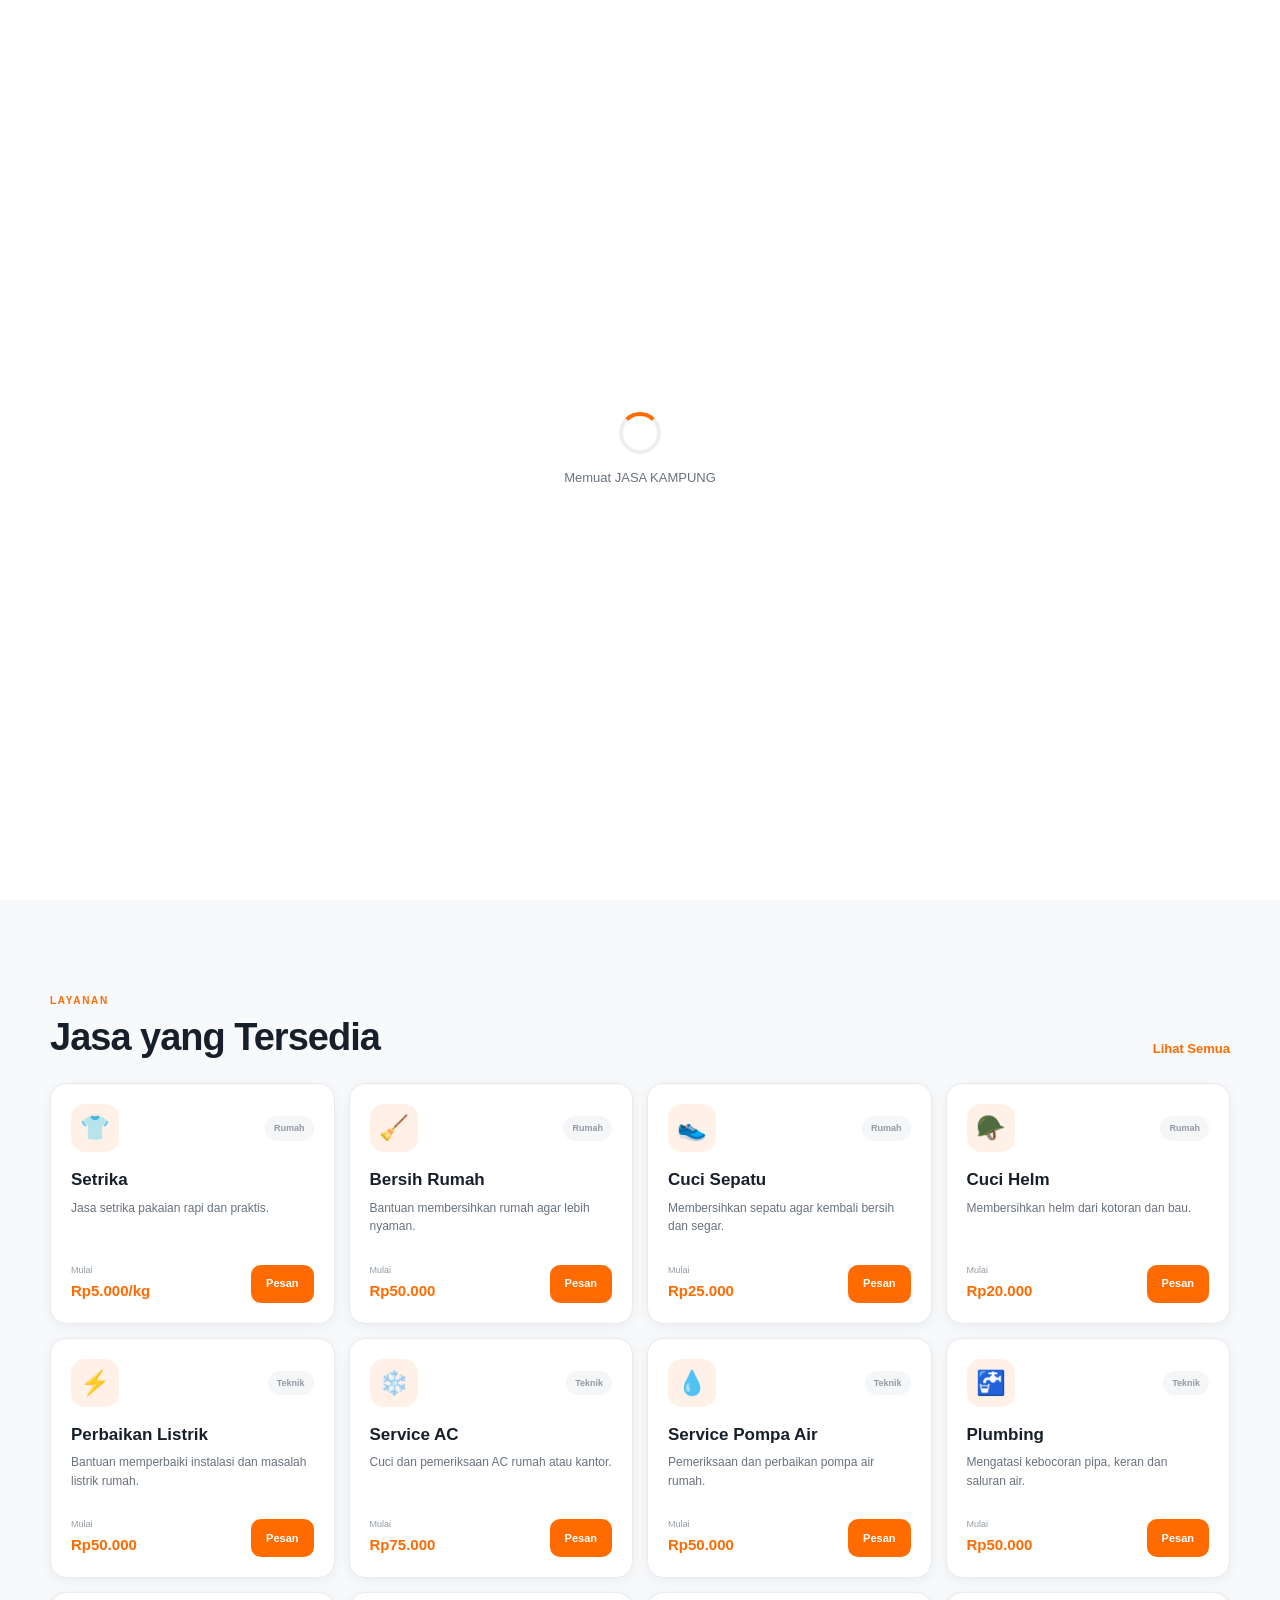
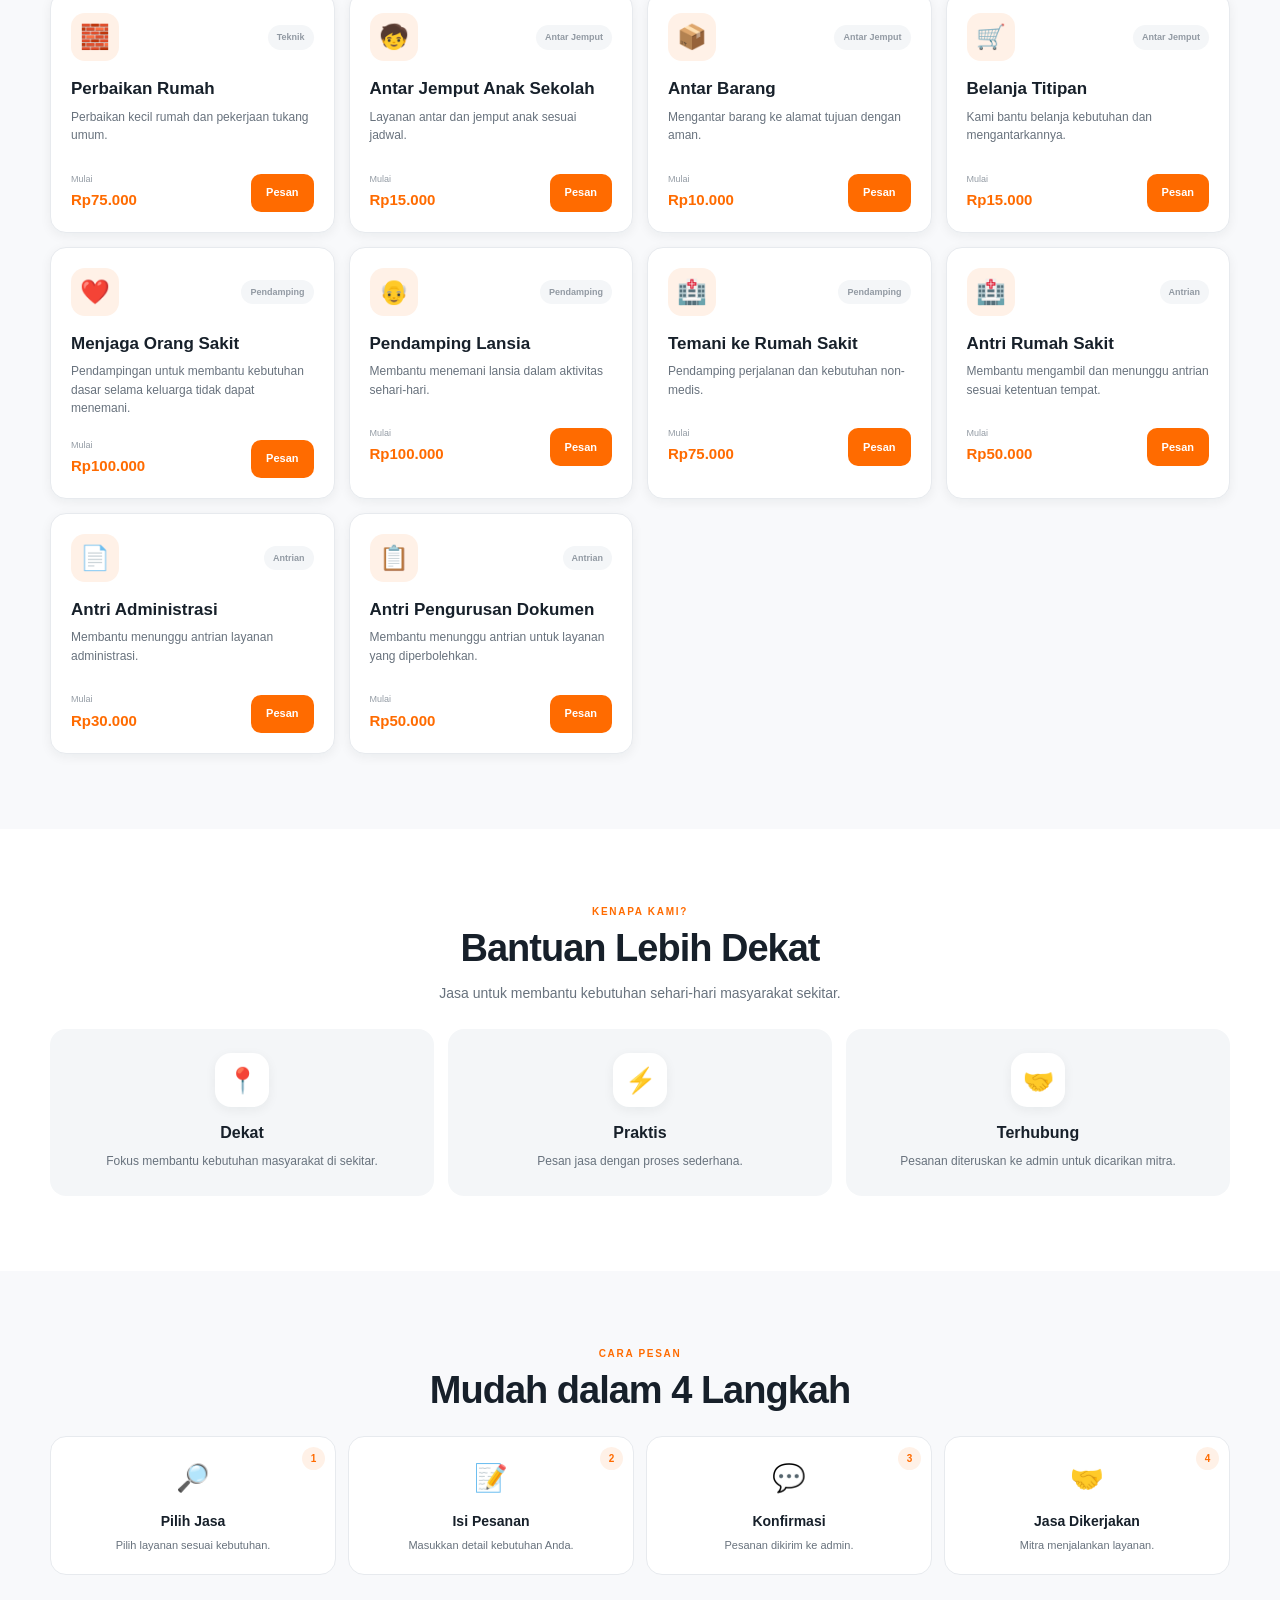
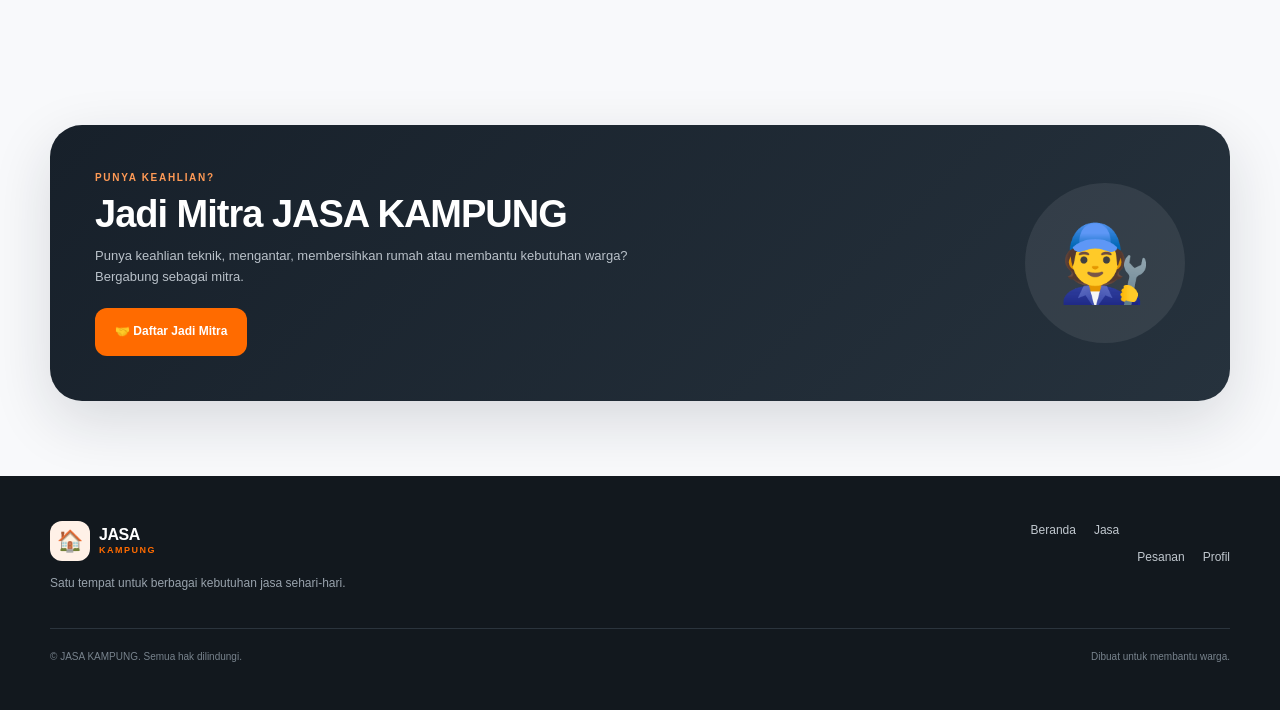
==== commit 4e396ff2: "Update index.html" ====
--- a/index.html
+++ b/index.html
@@ -28,7 +28,7 @@
 ===================================================== -->
 <div id="pageLoader" class="page-loader">
     <div class="loader-spinner"></div>
-    <p>Memuat JASA KAMPUNG...</p>
+    <p>Memuat JASA KAMPUNG</p>
 </div>
 
 
--- a/style.css
+++ b/style.css
@@ -0,0 +1,2170 @@
+/* =========================================================
+   JASA KAMPUNG
+   Premium Mobile First
+   No Framework
+========================================================= */
+
+
+/* =========================================================
+   1. RESET
+========================================================= */
+
+* {
+    margin: 0;
+    padding: 0;
+    box-sizing: border-box;
+}
+
+html {
+    scroll-behavior: smooth;
+    scroll-padding-top: 80px;
+}
+
+body {
+    font-family:
+        Inter,
+        -apple-system,
+        BlinkMacSystemFont,
+        "Segoe UI",
+        Roboto,
+        Arial,
+        sans-serif;
+
+    background: #f8f9fb;
+    color: #17202a;
+    line-height: 1.6;
+
+    min-height: 100vh;
+
+    overflow-x: hidden;
+}
+
+button,
+input,
+textarea,
+select {
+    font: inherit;
+}
+
+button {
+    border: 0;
+    cursor: pointer;
+}
+
+a {
+    color: inherit;
+    text-decoration: none;
+}
+
+img {
+    display: block;
+    max-width: 100%;
+}
+
+
+/* =========================================================
+   2. VARIABLES
+========================================================= */
+
+:root {
+
+    --primary: #ff6b00;
+    --primary-dark: #e85d00;
+    --primary-light: #fff1e7;
+
+    --secondary: #17202a;
+
+    --success: #16a34a;
+    --danger: #dc2626;
+    --warning: #f59e0b;
+
+    --white: #ffffff;
+    --black: #111111;
+
+    --text: #17202a;
+    --text-light: #68727d;
+    --text-muted: #929aa3;
+
+    --background: #f8f9fb;
+    --surface: #ffffff;
+    --surface-soft: #f4f6f8;
+
+    --border: #e7eaee;
+
+    --shadow-sm:
+        0 3px 12px rgba(20, 30, 40, 0.06);
+
+    --shadow:
+        0 10px 30px rgba(20, 30, 40, 0.08);
+
+    --shadow-lg:
+        0 20px 60px rgba(20, 30, 40, 0.14);
+
+    --radius-sm: 10px;
+    --radius: 16px;
+    --radius-lg: 24px;
+    --radius-xl: 32px;
+
+    --container: 1180px;
+
+    --header-height: 68px;
+}
+
+
+/* =========================================================
+   3. CONTAINER
+========================================================= */
+
+.container {
+    width: min(
+        calc(100% - 32px),
+        var(--container)
+    );
+
+    margin-inline: auto;
+}
+
+
+/* =========================================================
+   4. LOADER
+========================================================= */
+
+.page-loader {
+    position: fixed;
+
+    inset: 0;
+
+    z-index: 9999;
+
+    display: flex;
+    flex-direction: column;
+
+    align-items: center;
+    justify-content: center;
+
+    gap: 14px;
+
+    background: var(--white);
+
+    transition:
+        opacity 0.35s ease,
+        visibility 0.35s ease;
+}
+
+.page-loader.hidden {
+    opacity: 0;
+    visibility: hidden;
+}
+
+.loader-spinner {
+    width: 42px;
+    height: 42px;
+
+    border: 4px solid #eeeeee;
+    border-top-color: var(--primary);
+
+    border-radius: 50%;
+
+    animation: spin 0.8s linear infinite;
+}
+
+.page-loader p {
+    color: var(--text-light);
+    font-size: 13px;
+}
+
+@keyframes spin {
+
+    to {
+        transform: rotate(360deg);
+    }
+}
+
+
+/* =========================================================
+   5. HEADER
+========================================================= */
+
+.header {
+    position: sticky;
+
+    top: 0;
+
+    z-index: 1000;
+
+    height: var(--header-height);
+
+    background:
+        rgba(255, 255, 255, 0.94);
+
+    border-bottom: 1px solid var(--border);
+
+    backdrop-filter: blur(18px);
+}
+
+.header-inner {
+    height: 100%;
+
+    display: flex;
+
+    align-items: center;
+    justify-content: space-between;
+}
+
+
+/* =========================================================
+   LOGO
+========================================================= */
+
+.logo {
+    display: inline-flex;
+
+    align-items: center;
+
+    gap: 9px;
+}
+
+.logo-icon {
+    width: 40px;
+    height: 40px;
+
+    display: flex;
+
+    align-items: center;
+    justify-content: center;
+
+    background: var(--primary-light);
+
+    border-radius: 12px;
+
+    font-size: 21px;
+}
+
+.logo-text {
+    display: flex;
+
+    flex-direction: column;
+
+    line-height: 1;
+}
+
+.logo-text strong {
+    font-size: 16px;
+
+    font-weight: 900;
+
+    letter-spacing: -0.5px;
+}
+
+.logo-text span {
+    margin-top: 3px;
+
+    font-size: 9px;
+
+    color: var(--primary);
+
+    font-weight: 800;
+
+    letter-spacing: 1.5px;
+}
+
+
+/* =========================================================
+   NOTIFICATION
+========================================================= */
+
+.notification-btn {
+    position: relative;
+
+    width: 42px;
+    height: 42px;
+
+    display: flex;
+
+    align-items: center;
+    justify-content: center;
+
+    background: var(--surface-soft);
+
+    border-radius: 50%;
+
+    font-size: 18px;
+
+    transition: 0.2s ease;
+}
+
+.notification-btn:hover {
+    background: var(--primary-light);
+
+    transform: translateY(-1px);
+}
+
+.notification-badge {
+    position: absolute;
+
+    top: -2px;
+    right: -2px;
+
+    min-width: 18px;
+    height: 18px;
+
+    padding: 0 4px;
+
+    display: flex;
+
+    align-items: center;
+    justify-content: center;
+
+    background: var(--danger);
+
+    color: var(--white);
+
+    border: 2px solid var(--white);
+
+    border-radius: 999px;
+
+    font-size: 9px;
+
+    font-weight: 800;
+}
+
+
+/* =========================================================
+   6. HERO
+========================================================= */
+
+.hero {
+    position: relative;
+
+    padding: 58px 0 42px;
+
+    overflow: hidden;
+
+    background:
+        linear-gradient(
+            145deg,
+            #fff7f1 0%,
+            #ffffff 55%,
+            #fff1e7 100%
+        );
+}
+
+.hero::before {
+    content: "";
+
+    position: absolute;
+
+    width: 240px;
+    height: 240px;
+
+    top: -100px;
+    right: -100px;
+
+    background: var(--primary-light);
+
+    border-radius: 50%;
+}
+
+.hero::after {
+    content: "";
+
+    position: absolute;
+
+    width: 120px;
+    height: 120px;
+
+    bottom: -70px;
+    left: -50px;
+
+    background: #fff5ec;
+
+    border-radius: 50%;
+}
+
+.hero-content {
+    position: relative;
+
+    z-index: 2;
+}
+
+.hero-badge {
+    display: inline-flex;
+
+    align-items: center;
+
+    padding: 7px 12px;
+
+    background: var(--white);
+
+    color: var(--primary);
+
+    border: 1px solid #ffe0cc;
+
+    border-radius: 999px;
+
+    box-shadow: var(--shadow-sm);
+
+    font-size: 11px;
+
+    font-weight: 800;
+}
+
+.hero h1 {
+    max-width: 620px;
+
+    margin-top: 17px;
+
+    font-size: clamp(
+        34px,
+        8vw,
+        64px
+    );
+
+    line-height: 1.08;
+
+    letter-spacing: -2px;
+
+    font-weight: 900;
+}
+
+.hero h1 span {
+    display: block;
+
+    color: var(--primary);
+}
+
+.hero p {
+    max-width: 650px;
+
+    margin-top: 16px;
+
+    color: var(--text-light);
+
+    font-size: 15px;
+}
+
+
+/* =========================================================
+   SEARCH
+========================================================= */
+
+.search-box {
+    position: relative;
+
+    max-width: 620px;
+
+    margin-top: 28px;
+}
+
+.search-box input {
+    width: 100%;
+
+    height: 56px;
+
+    padding:
+        0 48px
+        0 48px;
+
+    background: var(--white);
+
+    border: 1px solid var(--border);
+
+    border-radius: 16px;
+
+    outline: none;
+
+    box-shadow: var(--shadow);
+
+    color: var(--text);
+
+    transition: 0.2s ease;
+}
+
+.search-box input:focus {
+    border-color: var(--primary);
+
+    box-shadow:
+        0 0 0 4px
+        rgba(255, 107, 0, 0.10);
+}
+
+.search-icon {
+    position: absolute;
+
+    left: 17px;
+    top: 50%;
+
+    transform: translateY(-50%);
+
+    font-size: 18px;
+
+    pointer-events: none;
+}
+
+.clear-search {
+    position: absolute;
+
+    right: 13px;
+    top: 50%;
+
+    transform: translateY(-50%);
+
+    width: 30px;
+    height: 30px;
+
+    border-radius: 50%;
+
+    background: var(--surface-soft);
+
+    color: var(--text-light);
+
+    font-size: 20px;
+
+    line-height: 1;
+}
+
+
+/* =========================================================
+   7. SECTION
+========================================================= */
+
+.categories-section,
+.services-section,
+.trust-section,
+.how-section,
+.partner-section {
+    padding: 58px 0;
+}
+
+.section-heading {
+    display: flex;
+
+    align-items: flex-end;
+    justify-content: space-between;
+
+    gap: 20px;
+
+    margin-bottom: 24px;
+}
+
+.section-heading.centered {
+    display: block;
+
+    text-align: center;
+}
+
+.section-label {
+    display: block;
+
+    margin-bottom: 7px;
+
+    color: var(--primary);
+
+    font-size: 10px;
+
+    font-weight: 900;
+
+    letter-spacing: 1.7px;
+}
+
+.section-heading h2 {
+    font-size: clamp(25px, 5vw, 38px);
+
+    line-height: 1.15;
+
+    letter-spacing: -1px;
+
+    font-weight: 900;
+}
+
+.section-heading p {
+    max-width: 580px;
+
+    margin: 12px auto 0;
+
+    color: var(--text-light);
+
+    font-size: 14px;
+}
+
+.text-button {
+    flex-shrink: 0;
+
+    background: transparent;
+
+    color: var(--primary);
+
+    font-size: 13px;
+
+    font-weight: 800;
+}
+
+
+/* =========================================================
+   8. CATEGORIES
+========================================================= */
+
+.category-list {
+    display: flex;
+
+    gap: 10px;
+
+    overflow-x: auto;
+
+    padding-bottom: 5px;
+
+    scrollbar-width: none;
+}
+
+.category-list::-webkit-scrollbar {
+    display: none;
+}
+
+.category-item {
+    flex-shrink: 0;
+
+    min-width: 106px;
+
+    padding: 13px 12px;
+
+    display: flex;
+
+    flex-direction: column;
+
+    align-items: center;
+
+    gap: 7px;
+
+    background: var(--white);
+
+    border: 1px solid var(--border);
+
+    border-radius: 16px;
+
+    color: var(--text-light);
+
+    transition: 0.2s ease;
+}
+
+.category-item:hover {
+    transform: translateY(-2px);
+
+    border-color: #ffd4b8;
+}
+
+.category-item.active {
+    background: var(--primary);
+
+    border-color: var(--primary);
+
+    color: var(--white);
+
+    box-shadow:
+        0 8px 22px
+        rgba(255, 107, 0, 0.22);
+}
+
+.category-icon {
+    width: 38px;
+    height: 38px;
+
+    display: flex;
+
+    align-items: center;
+    justify-content: center;
+
+    background: var(--surface-soft);
+
+    border-radius: 12px;
+
+    font-size: 19px;
+}
+
+.category-item.active .category-icon {
+    background: rgba(255,255,255,0.18);
+}
+
+.category-item span:last-child {
+    font-size: 11px;
+
+    font-weight: 800;
+
+    white-space: nowrap;
+}
+
+
+/* =========================================================
+   9. SERVICE GRID
+========================================================= */
+
+.service-grid {
+    display: grid;
+
+    grid-template-columns: 1fr;
+
+    gap: 14px;
+}
+
+.service-card {
+    position: relative;
+
+    display: flex;
+
+    flex-direction: column;
+
+    min-width: 0;
+
+    padding: 18px;
+
+    background: var(--white);
+
+    border: 1px solid var(--border);
+
+    border-radius: var(--radius);
+
+    box-shadow: var(--shadow-sm);
+
+    transition:
+        transform 0.25s ease,
+        box-shadow 0.25s ease,
+        border-color 0.25s ease;
+}
+
+.service-card:hover {
+    transform: translateY(-4px);
+
+    border-color: #ffd4b8;
+
+    box-shadow: var(--shadow);
+}
+
+.service-card-top {
+    display: flex;
+
+    align-items: center;
+    justify-content: space-between;
+}
+
+.service-icon {
+    width: 48px;
+    height: 48px;
+
+    display: flex;
+
+    align-items: center;
+    justify-content: center;
+
+    background: var(--primary-light);
+
+    border-radius: 14px;
+
+    font-size: 24px;
+}
+
+.service-category {
+    padding: 5px 9px;
+
+    background: var(--surface-soft);
+
+    border-radius: 999px;
+
+    color: var(--text-muted);
+
+    font-size: 9px;
+
+    font-weight: 800;
+}
+
+.service-card h3 {
+    margin-top: 17px;
+
+    font-size: 17px;
+
+    line-height: 1.3;
+
+    font-weight: 900;
+}
+
+.service-card p {
+    margin-top: 7px;
+
+    min-height: 44px;
+
+    color: var(--text-light);
+
+    font-size: 12px;
+
+    line-height: 1.55;
+}
+
+.service-card-bottom {
+    display: flex;
+
+    align-items: flex-end;
+    justify-content: space-between;
+
+    gap: 12px;
+
+    margin-top: 20px;
+}
+
+.service-price {
+    display: flex;
+
+    flex-direction: column;
+}
+
+.service-price small {
+    color: var(--text-muted);
+
+    font-size: 9px;
+}
+
+.service-price strong {
+    margin-top: 2px;
+
+    color: var(--primary);
+
+    font-size: 15px;
+
+    font-weight: 900;
+}
+
+.book-button {
+    flex-shrink: 0;
+
+    min-height: 38px;
+
+    padding: 0 15px;
+
+    background: var(--primary);
+
+    color: var(--white);
+
+    border-radius: 10px;
+
+    font-size: 11px;
+
+    font-weight: 900;
+
+    transition: 0.2s ease;
+}
+
+.book-button:hover {
+    background: var(--primary-dark);
+
+    transform: translateY(-1px);
+}
+
+.book-button:active {
+    transform: scale(0.97);
+}
+
+
+/* =========================================================
+   EMPTY STATE
+========================================================= */
+
+.empty-state {
+    padding: 50px 20px;
+
+    text-align: center;
+}
+
+.empty-icon {
+    width: 70px;
+    height: 70px;
+
+    margin: auto;
+
+    display: flex;
+
+    align-items: center;
+    justify-content: center;
+
+    background: var(--primary-light);
+
+    border-radius: 50%;
+
+    font-size: 28px;
+}
+
+.empty-state h3 {
+    margin-top: 15px;
+
+    font-size: 18px;
+}
+
+.empty-state p {
+    margin-top: 6px;
+
+    color: var(--text-light);
+
+    font-size: 13px;
+}
+
+
+/* =========================================================
+   10. TRUST
+========================================================= */
+
+.trust-section {
+    background: var(--white);
+}
+
+.trust-grid {
+    display: grid;
+
+    grid-template-columns: 1fr;
+
+    gap: 14px;
+}
+
+.trust-card {
+    padding: 24px 20px;
+
+    background: var(--surface-soft);
+
+    border-radius: var(--radius);
+
+    text-align: center;
+}
+
+.trust-icon {
+    width: 54px;
+    height: 54px;
+
+    margin: 0 auto 13px;
+
+    display: flex;
+
+    align-items: center;
+    justify-content: center;
+
+    background: var(--white);
+
+    border-radius: 16px;
+
+    font-size: 25px;
+
+    box-shadow: var(--shadow-sm);
+}
+
+.trust-card h3 {
+    font-size: 16px;
+
+    font-weight: 900;
+}
+
+.trust-card p {
+    margin-top: 7px;
+
+    color: var(--text-light);
+
+    font-size: 12px;
+}
+
+
+/* =========================================================
+   11. HOW IT WORKS
+========================================================= */
+
+.steps-grid {
+    display: grid;
+
+    grid-template-columns: 1fr 1fr;
+
+    gap: 12px;
+}
+
+.step-card {
+    position: relative;
+
+    padding: 20px 15px;
+
+    background: var(--white);
+
+    border: 1px solid var(--border);
+
+    border-radius: var(--radius);
+
+    text-align: center;
+}
+
+.step-number {
+    position: absolute;
+
+    top: 10px;
+    right: 10px;
+
+    width: 23px;
+    height: 23px;
+
+    display: flex;
+
+    align-items: center;
+    justify-content: center;
+
+    background: var(--primary-light);
+
+    color: var(--primary);
+
+    border-radius: 50%;
+
+    font-size: 10px;
+
+    font-weight: 900;
+}
+
+.step-icon {
+    font-size: 27px;
+}
+
+.step-card h3 {
+    margin-top: 10px;
+
+    font-size: 14px;
+
+    font-weight: 900;
+}
+
+.step-card p {
+    margin-top: 5px;
+
+    color: var(--text-light);
+
+    font-size: 11px;
+
+    line-height: 1.45;
+}
+
+
+/* =========================================================
+   12. PARTNER CTA
+========================================================= */
+
+.partner-section {
+    padding-top: 20px;
+    padding-bottom: 90px;
+}
+
+.partner-card {
+    position: relative;
+
+    overflow: hidden;
+
+    display: flex;
+
+    align-items: center;
+    justify-content: space-between;
+
+    gap: 20px;
+
+    padding: 28px;
+
+    background:
+        linear-gradient(
+            135deg,
+            #17202a,
+            #26323d
+        );
+
+    color: var(--white);
+
+    border-radius: var(--radius-xl);
+
+    box-shadow: var(--shadow-lg);
+}
+
+.partner-content {
+    position: relative;
+
+    z-index: 2;
+}
+
+.partner-content .section-label {
+    color: #ff9a55;
+}
+
+.partner-content h2 {
+    max-width: 540px;
+
+    font-size: clamp(
+        25px,
+        5vw,
+        38px
+    );
+
+    line-height: 1.15;
+
+    letter-spacing: -1px;
+}
+
+.partner-content p {
+    max-width: 580px;
+
+    margin-top: 10px;
+
+    color: #b9c1c9;
+
+    font-size: 13px;
+}
+
+.partner-illustration {
+    flex-shrink: 0;
+
+    width: 110px;
+    height: 110px;
+
+    display: flex;
+
+    align-items: center;
+    justify-content: center;
+
+    background: rgba(255,255,255,0.08);
+
+    border-radius: 50%;
+
+    font-size: 55px;
+}
+
+.primary-button {
+    min-height: 48px;
+
+    padding: 0 20px;
+
+    display: inline-flex;
+
+    align-items: center;
+    justify-content: center;
+
+    gap: 8px;
+
+    margin-top: 20px;
+
+    background: var(--primary);
+
+    color: var(--white);
+
+    border-radius: 12px;
+
+    font-size: 12px;
+
+    font-weight: 900;
+
+    transition: 0.2s ease;
+}
+
+.primary-button:hover {
+    background: var(--primary-dark);
+
+    transform: translateY(-2px);
+}
+
+.full-width {
+    width: 100%;
+}
+
+
+/* =========================================================
+   13. FOOTER
+========================================================= */
+
+.footer {
+    padding: 45px 0 90px;
+
+    background: #12181e;
+
+    color: var(--white);
+}
+
+.footer .logo-text strong {
+    color: var(--white);
+}
+
+.footer-main {
+    display: flex;
+
+    flex-direction: column;
+
+    gap: 30px;
+}
+
+.footer-brand p {
+    max-width: 350px;
+
+    margin-top: 13px;
+
+    color: #98a2ac;
+
+    font-size: 12px;
+}
+
+.footer-links {
+    display: flex;
+
+    flex-wrap: wrap;
+
+    gap: 18px;
+}
+
+.footer-links a,
+.footer-links button {
+    background: transparent;
+
+    color: #c0c7ce;
+
+    font-size: 12px;
+}
+
+.footer-links a:hover,
+.footer-links button:hover {
+    color: var(--primary);
+}
+
+.footer-bottom {
+    display: flex;
+
+    flex-direction: column;
+
+    gap: 6px;
+
+    margin-top: 35px;
+
+    padding-top: 20px;
+
+    border-top: 1px solid #2b343d;
+
+    color: #78838d;
+
+    font-size: 10px;
+}
+
+
+/* =========================================================
+   14. BOTTOM NAVIGATION
+========================================================= */
+
+.bottom-nav {
+    position: fixed;
+
+    z-index: 1100;
+
+    left: 50%;
+
+    bottom: 12px;
+
+    transform: translateX(-50%);
+
+    width: min(
+        calc(100% - 24px),
+        460px
+    );
+
+    height: 66px;
+
+    display: grid;
+
+    grid-template-columns:
+        repeat(4, 1fr);
+
+    padding: 6px;
+
+    background:
+        rgba(255,255,255,0.96);
+
+    border: 1px solid var(--border);
+
+    border-radius: 20px;
+
+    box-shadow:
+        0 15px 45px
+        rgba(20, 30, 40, 0.18);
+
+    backdrop-filter: blur(20px);
+}
+
+.bottom-nav-item {
+    display: flex;
+
+    flex-direction: column;
+
+    align-items: center;
+    justify-content: center;
+
+    gap: 2px;
+
+    background: transparent;
+
+    color: var(--text-muted);
+
+    border-radius: 15px;
+
+    transition: 0.2s ease;
+}
+
+.bottom-nav-item span {
+    font-size: 18px;
+}
+
+.bottom-nav-item small {
+    font-size: 9px;
+
+    font-weight: 800;
+}
+
+.bottom-nav-item.active {
+    background: var(--primary-light);
+
+    color: var(--primary);
+}
+
+.bottom-nav-item:active {
+    transform: scale(0.95);
+}
+
+
+/* =========================================================
+   15. MODAL
+========================================================= */
+
+.modal {
+    position: fixed;
+
+    inset: 0;
+
+    z-index: 3000;
+
+    display: flex;
+
+    align-items: flex-end;
+    justify-content: center;
+
+    visibility: hidden;
+
+    opacity: 0;
+
+    pointer-events: none;
+
+    transition:
+        opacity 0.25s ease,
+        visibility 0.25s ease;
+}
+
+.modal.active {
+    visibility: visible;
+
+    opacity: 1;
+
+    pointer-events: auto;
+}
+
+.modal-overlay {
+    position: absolute;
+
+    inset: 0;
+
+    background:
+        rgba(10, 15, 20, 0.58);
+
+    backdrop-filter: blur(5px);
+}
+
+.modal-content {
+    position: relative;
+
+    z-index: 2;
+
+    width: 100%;
+
+    max-height: 92vh;
+
+    overflow-y: auto;
+
+    padding: 22px 18px 28px;
+
+    background: var(--white);
+
+    border-radius:
+        24px 24px 0 0;
+
+    transform: translateY(30px);
+
+    transition: transform 0.3s ease;
+}
+
+.modal.active .modal-content {
+    transform: translateY(0);
+}
+
+.modal-header {
+    display: flex;
+
+    align-items: flex-start;
+    justify-content: space-between;
+
+    gap: 20px;
+
+    margin-bottom: 20px;
+}
+
+.modal-label {
+    display: block;
+
+    margin-bottom: 4px;
+
+    color: var(--primary);
+
+    font-size: 9px;
+
+    font-weight: 900;
+
+    letter-spacing: 1.5px;
+}
+
+.modal-header h2 {
+    font-size: 22px;
+
+    line-height: 1.2;
+
+    font-weight: 900;
+}
+
+.modal-close {
+    flex-shrink: 0;
+
+    width: 36px;
+    height: 36px;
+
+    display: flex;
+
+    align-items: center;
+    justify-content: center;
+
+    background: var(--surface-soft);
+
+    color: var(--text);
+
+    border-radius: 50%;
+
+    font-size: 24px;
+
+    line-height: 1;
+}
+
+.modal-close:hover {
+    background: #eeeeee;
+}
+
+.modal-description {
+    margin-bottom: 18px;
+
+    color: var(--text-light);
+
+    font-size: 13px;
+}
+
+
+/* =========================================================
+   16. FORM
+========================================================= */
+
+.form-group {
+    margin-bottom: 17px;
+}
+
+.form-group label {
+    display: block;
+
+    margin-bottom: 7px;
+
+    color: var(--text);
+
+    font-size: 11px;
+
+    font-weight: 800;
+}
+
+.form-group label span {
+    color: var(--text-muted);
+
+    font-weight: 500;
+}
+
+.form-group input,
+.form-group textarea,
+.form-group select {
+    width: 100%;
+
+    padding: 13px 14px;
+
+    background: var(--white);
+
+    border: 1px solid var(--border);
+
+    border-radius: 12px;
+
+    outline: none;
+
+    color: var(--text);
+
+    font-size: 13px;
+
+    transition: 0.2s ease;
+}
+
+.form-group input {
+    height: 47px;
+}
+
+.form-group textarea {
+    resize: vertical;
+
+    min-height: 90px;
+}
+
+.form-group select {
+    height: 47px;
+}
+
+.form-group input:focus,
+.form-group textarea:focus,
+.form-group select:focus {
+    border-color: var(--primary);
+
+    box-shadow:
+        0 0 0 4px
+        rgba(255, 107, 0, 0.08);
+}
+
+.form-group input::placeholder,
+.form-group textarea::placeholder {
+    color: #adb4bb;
+}
+
+
+/* =========================================================
+   SPECIAL SERVICE
+========================================================= */
+
+.special-service-box {
+    margin-bottom: 18px;
+
+    padding: 14px;
+
+    background: var(--primary-light);
+
+    border: 1px solid #ffe0cc;
+
+    border-radius: 12px;
+}
+
+.special-service-box strong {
+    display: block;
+
+    color: var(--primary);
+
+    font-size: 12px;
+}
+
+.special-service-box p {
+    margin-top: 4px;
+
+    color: var(--text-light);
+
+    font-size: 11px;
+}
+
+
+/* =========================================================
+   PHOTO
+========================================================= */
+
+.form-group input[type="file"] {
+    height: auto;
+
+    padding: 10px;
+
+    background: var(--surface-soft);
+
+    cursor: pointer;
+}
+
+.photo-preview {
+    margin-top: 10px;
+
+    overflow: hidden;
+
+    border-radius: 12px;
+
+    border: 1px solid var(--border);
+}
+
+.photo-preview img {
+    width: 100%;
+
+    max-height: 220px;
+
+    object-fit: cover;
+}
+
+
+/* =========================================================
+   PRICE PREVIEW
+========================================================= */
+
+.price-preview {
+    margin: 20px 0;
+
+    padding: 17px;
+
+    background: var(--primary-light);
+
+    border: 1px solid #ffe0cc;
+
+    border-radius: 14px;
+}
+
+.price-preview > div {
+    display: flex;
+
+    align-items: center;
+    justify-content: space-between;
+
+    gap: 15px;
+}
+
+.price-preview span {
+    color: var(--text-light);
+
+    font-size: 11px;
+
+    font-weight: 700;
+}
+
+.price-preview strong {
+    color: var(--primary);
+
+    font-size: 20px;
+
+    font-weight: 900;
+}
+
+.price-preview small {
+    display: block;
+
+    margin-top: 8px;
+
+    color: var(--text-muted);
+
+    font-size: 9px;
+
+    line-height: 1.5;
+}
+
+
+/* =========================================================
+   CHECKBOX
+========================================================= */
+
+.checkbox-label {
+    display: flex;
+
+    align-items: flex-start;
+
+    gap: 9px;
+
+    margin: 18px 0;
+
+    color: var(--text-light);
+
+    font-size: 11px;
+
+    cursor: pointer;
+}
+
+.checkbox-label input {
+    flex-shrink: 0;
+
+    width: 17px;
+    height: 17px;
+
+    accent-color: var(--primary);
+}
+
+
+/* =========================================================
+   17. ORDERS
+========================================================= */
+
+.orders-list {
+    display: flex;
+
+    flex-direction: column;
+
+    gap: 10px;
+}
+
+.order-card {
+    padding: 15px;
+
+    background: var(--surface-soft);
+
+    border: 1px solid var(--border);
+
+    border-radius: 14px;
+}
+
+.order-card-top {
+    display: flex;
+
+    align-items: flex-start;
+    justify-content: space-between;
+
+    gap: 10px;
+}
+
+.order-card h3 {
+    font-size: 14px;
+
+    font-weight: 900;
+}
+
+.order-code {
+    margin-top: 3px;
+
+    color: var(--text-muted);
+
+    font-size: 9px;
+}
+
+.order-status {
+    padding: 5px 8px;
+
+    background: var(--primary-light);
+
+    color: var(--primary);
+
+    border-radius: 999px;
+
+    font-size: 8px;
+
+    font-weight: 900;
+}
+
+.order-card p {
+    margin-top: 9px;
+
+    color: var(--text-light);
+
+    font-size: 11px;
+}
+
+.empty-orders {
+    padding: 30px 10px;
+
+    text-align: center;
+}
+
+.empty-orders > div {
+    font-size: 35px;
+}
+
+.empty-orders h3 {
+    margin-top: 10px;
+
+    font-size: 16px;
+}
+
+.empty-orders p {
+    margin-top: 5px;
+
+    color: var(--text-light);
+
+    font-size: 11px;
+}
+
+
+/* =========================================================
+   18. PROFILE
+========================================================= */
+
+.profile-avatar {
+    width: 82px;
+    height: 82px;
+
+    margin: 0 auto 22px;
+
+    display: flex;
+
+    align-items: center;
+    justify-content: center;
+
+    background: var(--primary-light);
+
+    border-radius: 50%;
+
+    font-size: 36px;
+}
+
+
+/* =========================================================
+   19. NOTIFICATION
+========================================================= */
+
+.notification-list {
+    display: flex;
+
+    flex-direction: column;
+
+    gap: 10px;
+}
+
+.notification-item {
+    padding: 14px;
+
+    background: var(--surface-soft);
+
+    border-radius: 13px;
+}
+
+.notification-item strong {
+    display: block;
+
+    font-size: 12px;
+}
+
+.notification-item p {
+    margin-top: 4px;
+
+    color: var(--text-light);
+
+    font-size: 11px;
+}
+
+.notification-empty {
+    padding: 30px 10px;
+
+    text-align: center;
+}
+
+.notification-empty > div {
+    font-size: 35px;
+}
+
+.notification-empty h3 {
+    margin-top: 10px;
+
+    font-size: 16px;
+}
+
+.notification-empty p {
+    margin-top: 5px;
+
+    color: var(--text-light);
+
+    font-size: 11px;
+}
+
+
+/* =========================================================
+   20. TOAST
+========================================================= */
+
+.toast {
+    position: fixed;
+
+    z-index: 5000;
+
+    left: 50%;
+    bottom: 90px;
+
+    transform:
+        translate(-50%, 20px);
+
+    width: max-content;
+
+    max-width:
+        calc(100% - 32px);
+
+    min-height: 45px;
+
+    padding: 0 15px;
+
+    display: flex;
+
+    align-items: center;
+
+    gap: 9px;
+
+    background: #17202a;
+
+    color: var(--white);
+
+    border-radius: 12px;
+
+    box-shadow: var(--shadow-lg);
+
+    font-size: 11px;
+
+    font-weight: 700;
+
+    opacity: 0;
+
+    visibility: hidden;
+
+    transition:
+        opacity 0.25s ease,
+        transform 0.25s ease,
+        visibility 0.25s ease;
+}
+
+.toast.show {
+    opacity: 1;
+
+    visibility: visible;
+
+    transform:
+        translate(-50%, 0);
+}
+
+#toastIcon {
+    width: 23px;
+    height: 23px;
+
+    display: flex;
+
+    align-items: center;
+    justify-content: center;
+
+    background: var(--primary);
+
+    border-radius: 50%;
+
+    font-size: 11px;
+}
+
+
+/* =========================================================
+   21. HIDDEN
+========================================================= */
+
+[hidden] {
+    display: none !important;
+}
+
+
+/* =========================================================
+   22. FOCUS ACCESSIBILITY
+========================================================= */
+
+button:focus-visible,
+a:focus-visible,
+input:focus-visible,
+textarea:focus-visible,
+select:focus-visible {
+    outline: 3px solid
+        rgba(255, 107, 0, 0.25);
+
+    outline-offset: 2px;
+}
+
+
+/* =========================================================
+   23. TABLET
+========================================================= */
+
+@media (min-width: 600px) {
+
+    .container {
+        width: min(
+            calc(100% - 48px),
+            var(--container)
+        );
+    }
+
+    .hero {
+        padding:
+            80px 0 60px;
+    }
+
+    .hero p {
+        font-size: 16px;
+    }
+
+    .service-grid {
+        grid-template-columns:
+            repeat(2, 1fr);
+    }
+
+    .trust-grid {
+        grid-template-columns:
+            repeat(3, 1fr);
+    }
+
+    .steps-grid {
+        grid-template-columns:
+            repeat(4, 1fr);
+    }
+
+    .footer-main {
+        flex-direction: row;
+
+        justify-content: space-between;
+    }
+
+    .footer-bottom {
+        flex-direction: row;
+
+        justify-content: space-between;
+    }
+}
+
+
+/* =========================================================
+   24. TABLET LANDSCAPE
+========================================================= */
+
+@media (min-width: 768px) {
+
+    :root {
+        --header-height: 74px;
+    }
+
+    .hero {
+        padding:
+            90px 0 70px;
+    }
+
+    .categories-section,
+    .services-section,
+    .trust-section,
+    .how-section,
+    .partner-section {
+        padding: 75px 0;
+    }
+
+    .service-grid {
+        grid-template-columns:
+            repeat(3, 1fr);
+    }
+
+    .modal {
+        align-items: center;
+    }
+
+    .modal-content {
+        width: min(
+            calc(100% - 40px),
+            620px
+        );
+
+        max-height: 90vh;
+
+        border-radius: 24px;
+
+        padding: 28px;
+    }
+
+    .bottom-nav {
+        display: none;
+    }
+
+    .footer {
+        padding-bottom: 45px;
+    }
+
+    .toast {
+        bottom: 30px;
+    }
+}
+
+
+/* =========================================================
+   25. DESKTOP
+========================================================= */
+
+@media (min-width: 992px) {
+
+    .service-grid {
+        grid-template-columns:
+            repeat(3, 1fr);
+    }
+
+    .hero h1 {
+        font-size: 60px;
+    }
+
+    .hero p {
+        font-size: 16px;
+
+        line-height: 1.7;
+    }
+
+    .category-list {
+        overflow: visible;
+    }
+
+    .category-item {
+        min-width: 130px;
+    }
+
+    .partner-card {
+        padding: 45px;
+    }
+
+    .partner-illustration {
+        width: 160px;
+        height: 160px;
+
+        font-size: 75px;
+    }
+}
+
+
+/* =========================================================
+   26. LARGE DESKTOP
+========================================================= */
+
+@media (min-width: 1200px) {
+
+    .hero {
+        min-height: 500px;
+
+        display: flex;
+
+        align-items: center;
+    }
+
+    .hero h1 {
+        font-size: 66px;
+    }
+
+    .service-grid {
+        grid-template-columns:
+            repeat(4, 1fr);
+    }
+
+    .service-card {
+        padding: 20px;
+    }
+}
+
+
+/* =========================================================
+   27. REDUCED MOTION
+========================================================= */
+
+@media (prefers-reduced-motion: reduce) {
+
+    *,
+    *::before,
+    *::after {
+        scroll-behavior: auto !important;
+
+        animation-duration: 0.01ms !important;
+        animation-iteration-count: 1 !important;
+
+        transition-duration: 0.01ms !important;
+    }
+}
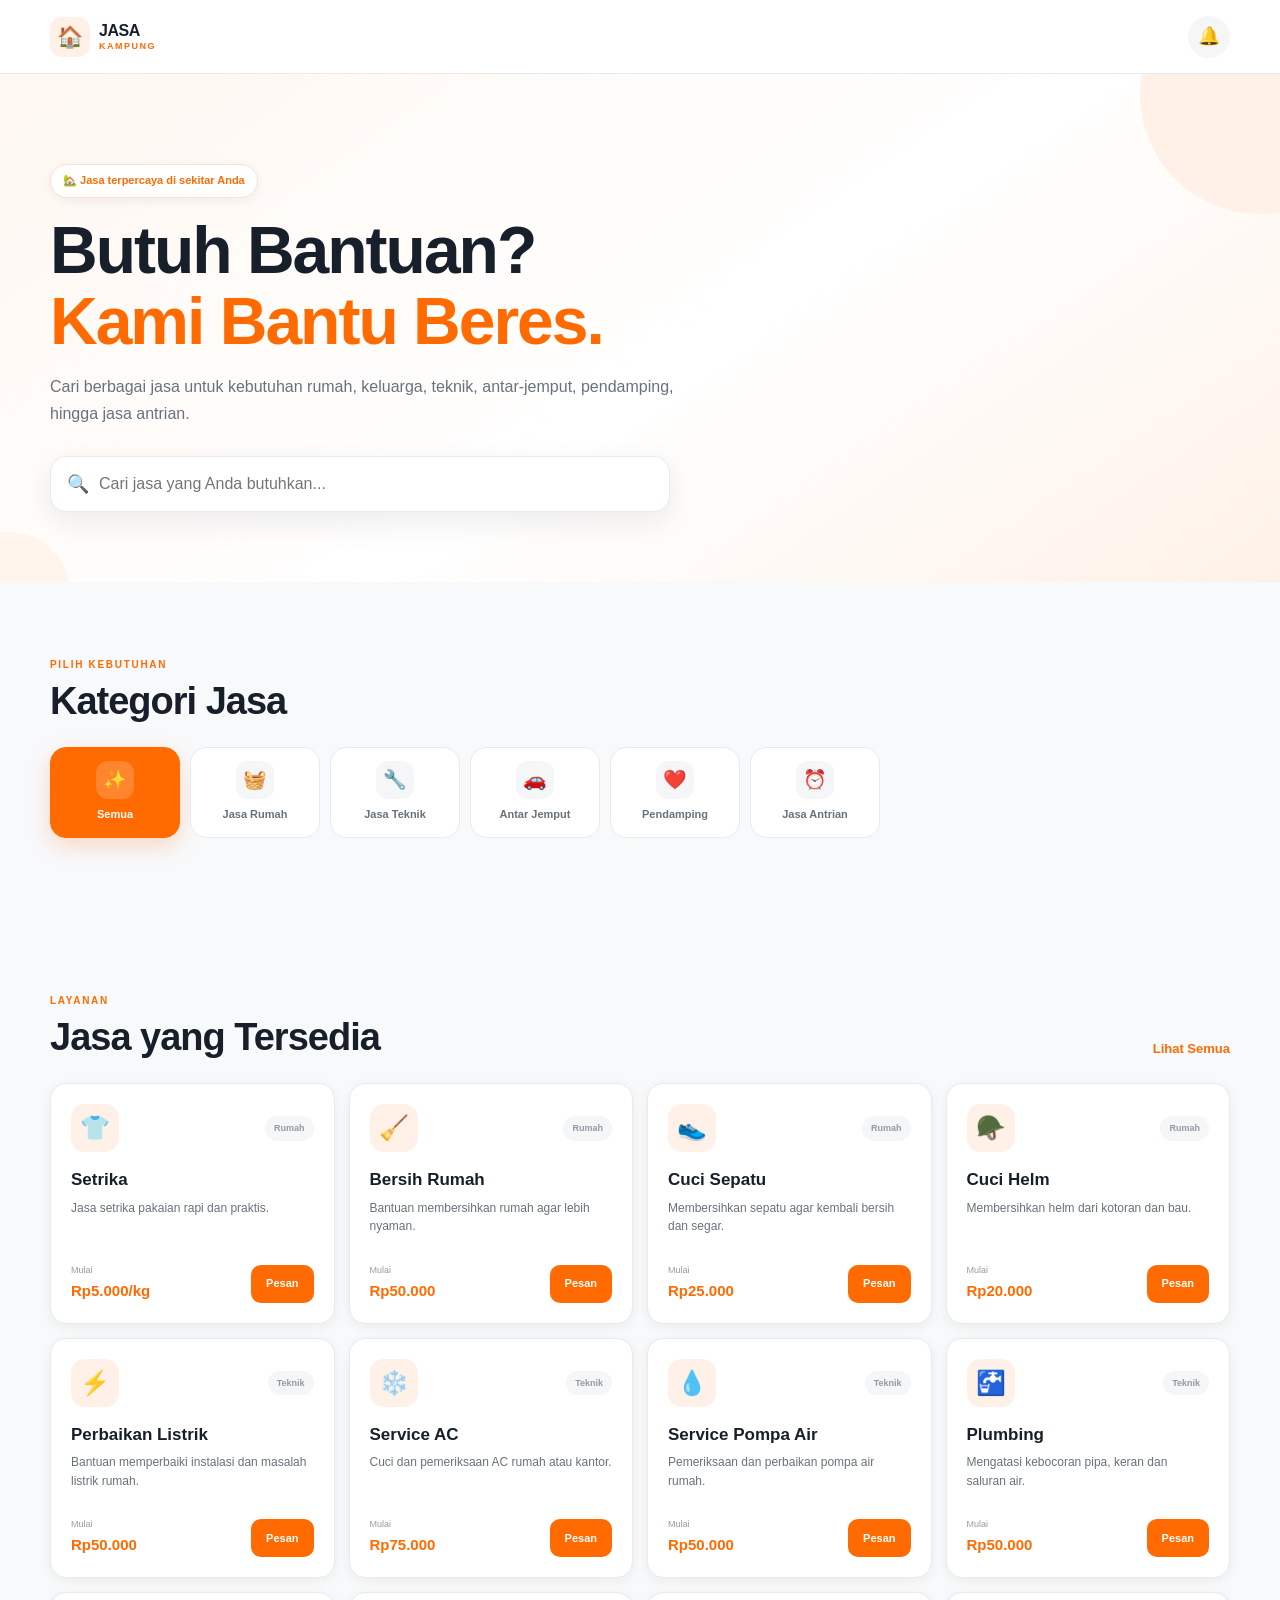
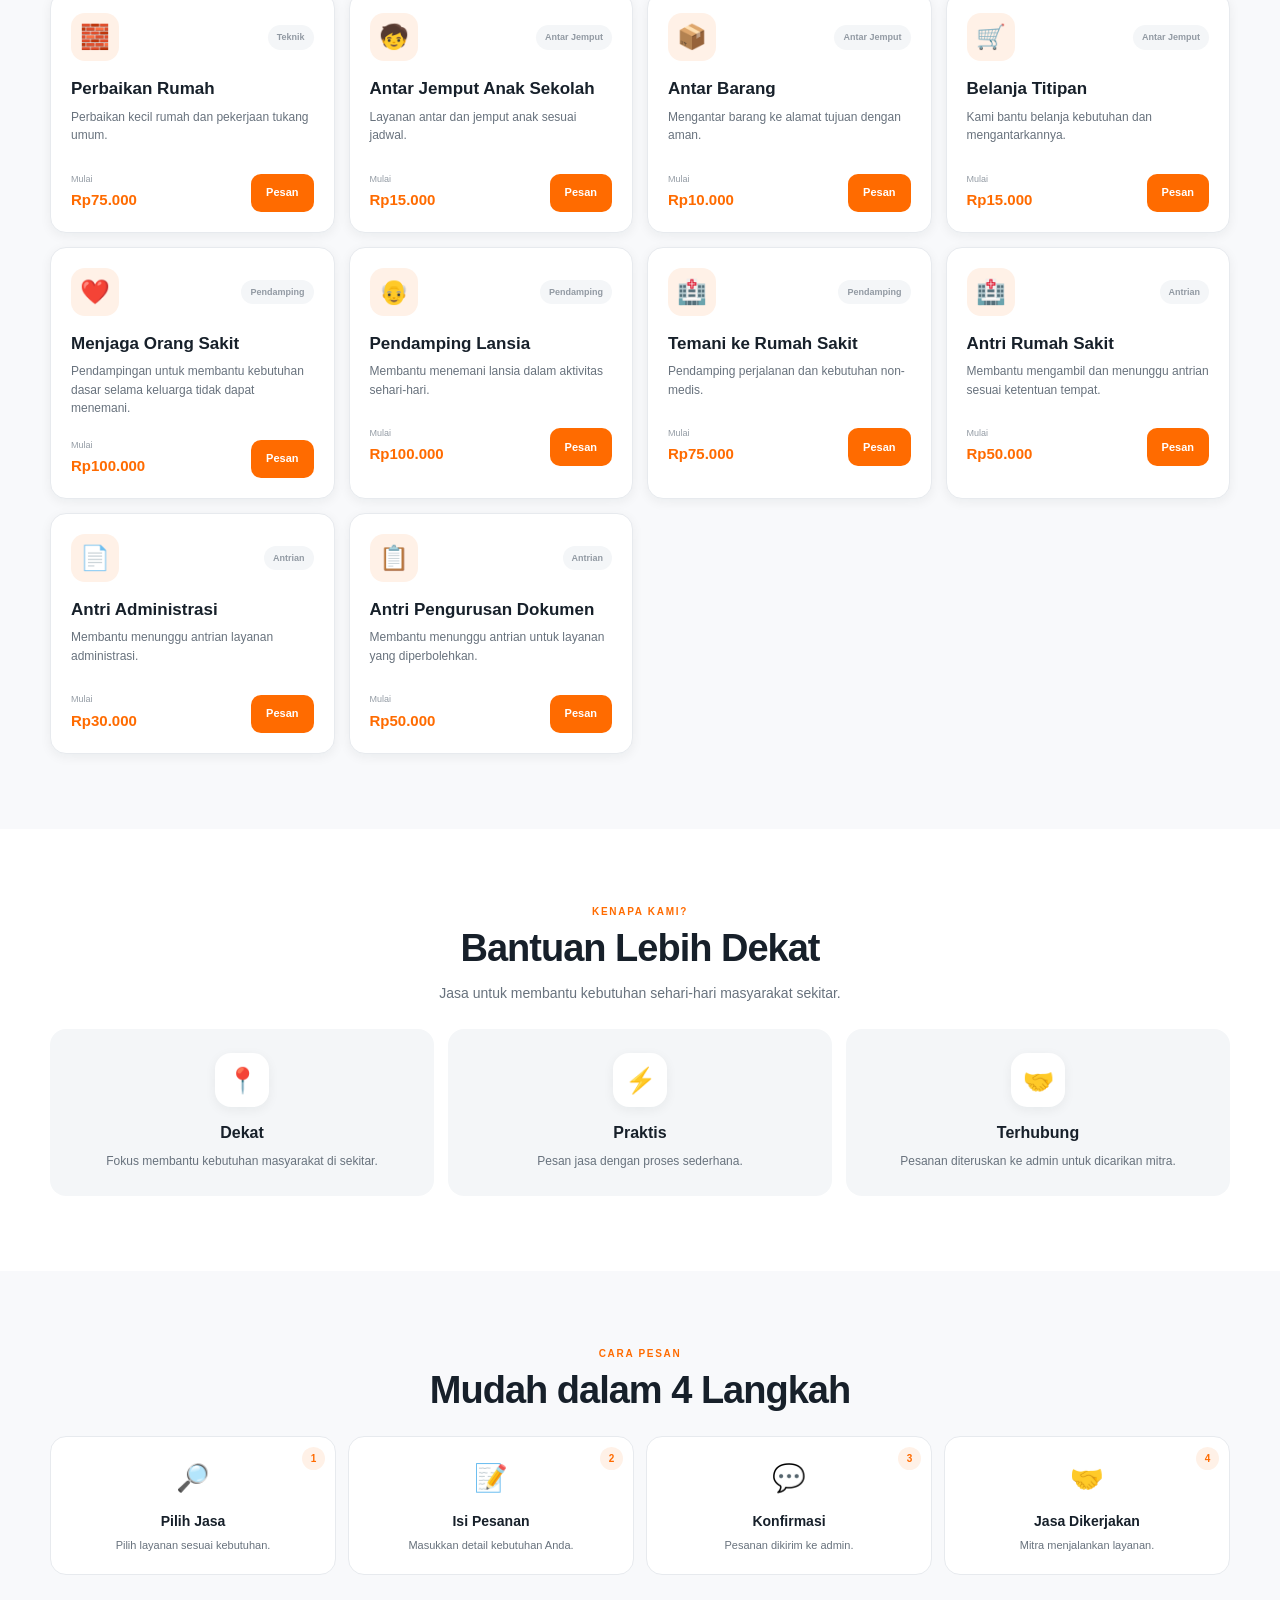
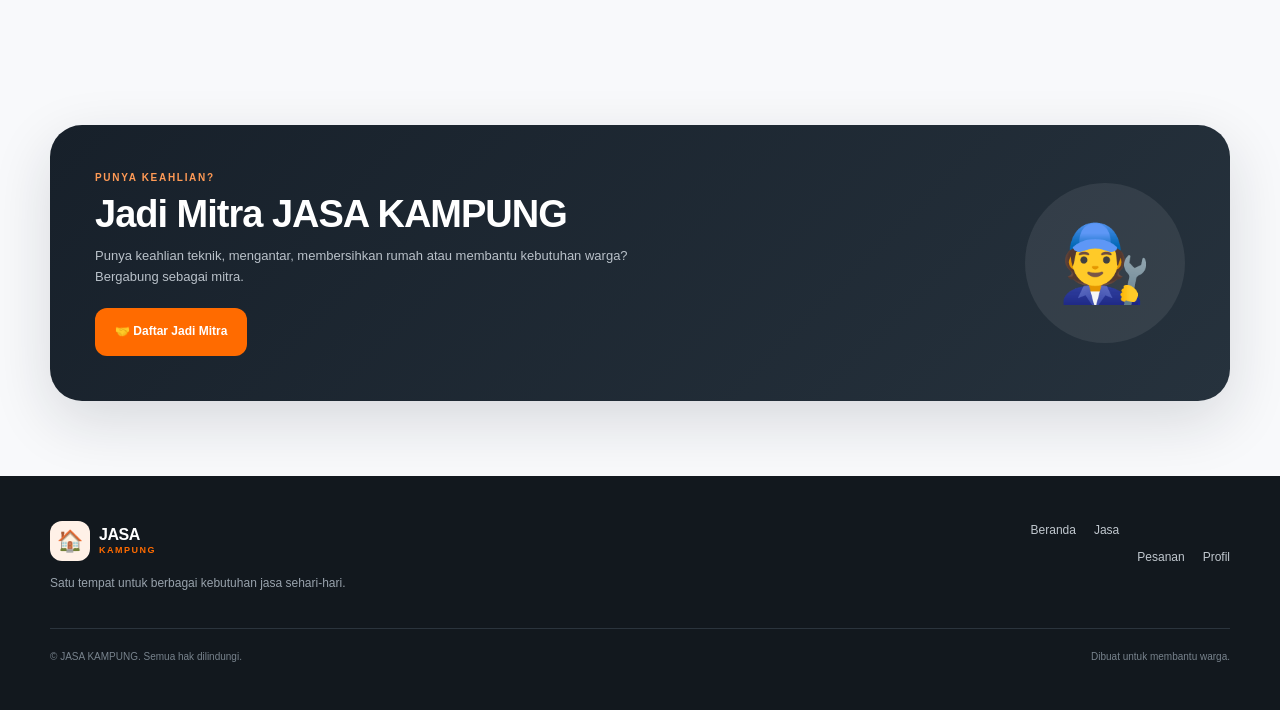
==== commit d6d26869: "Update index.html" ====
--- a/index.html
+++ b/index.html
@@ -26,10 +26,7 @@
 <!-- =====================================================
      LOADING
 ===================================================== -->
-<div id="pageLoader" class="page-loader">
-    <div class="loader-spinner"></div>
-    <p>Memuat JASA KAMPUNG</p>
-</div>
+
 
 
 <!-- =====================================================
--- a/style.css
+++ b/style.css
@@ -134,7 +134,7 @@
 
     inset: 0;
 
-    z-index: 9999;
+    z-index: 99999;
 
     display: flex;
     flex-direction: column;
@@ -154,6 +154,7 @@
 .page-loader.hidden {
     opacity: 0;
     visibility: hidden;
+pointer-events: none;
 }
 
 .loader-spinner {
@@ -175,6 +176,9 @@
 
 @keyframes spin {
 
+from {
+        transform: rotate(0deg);
+    }
     to {
         transform: rotate(360deg);
     }
